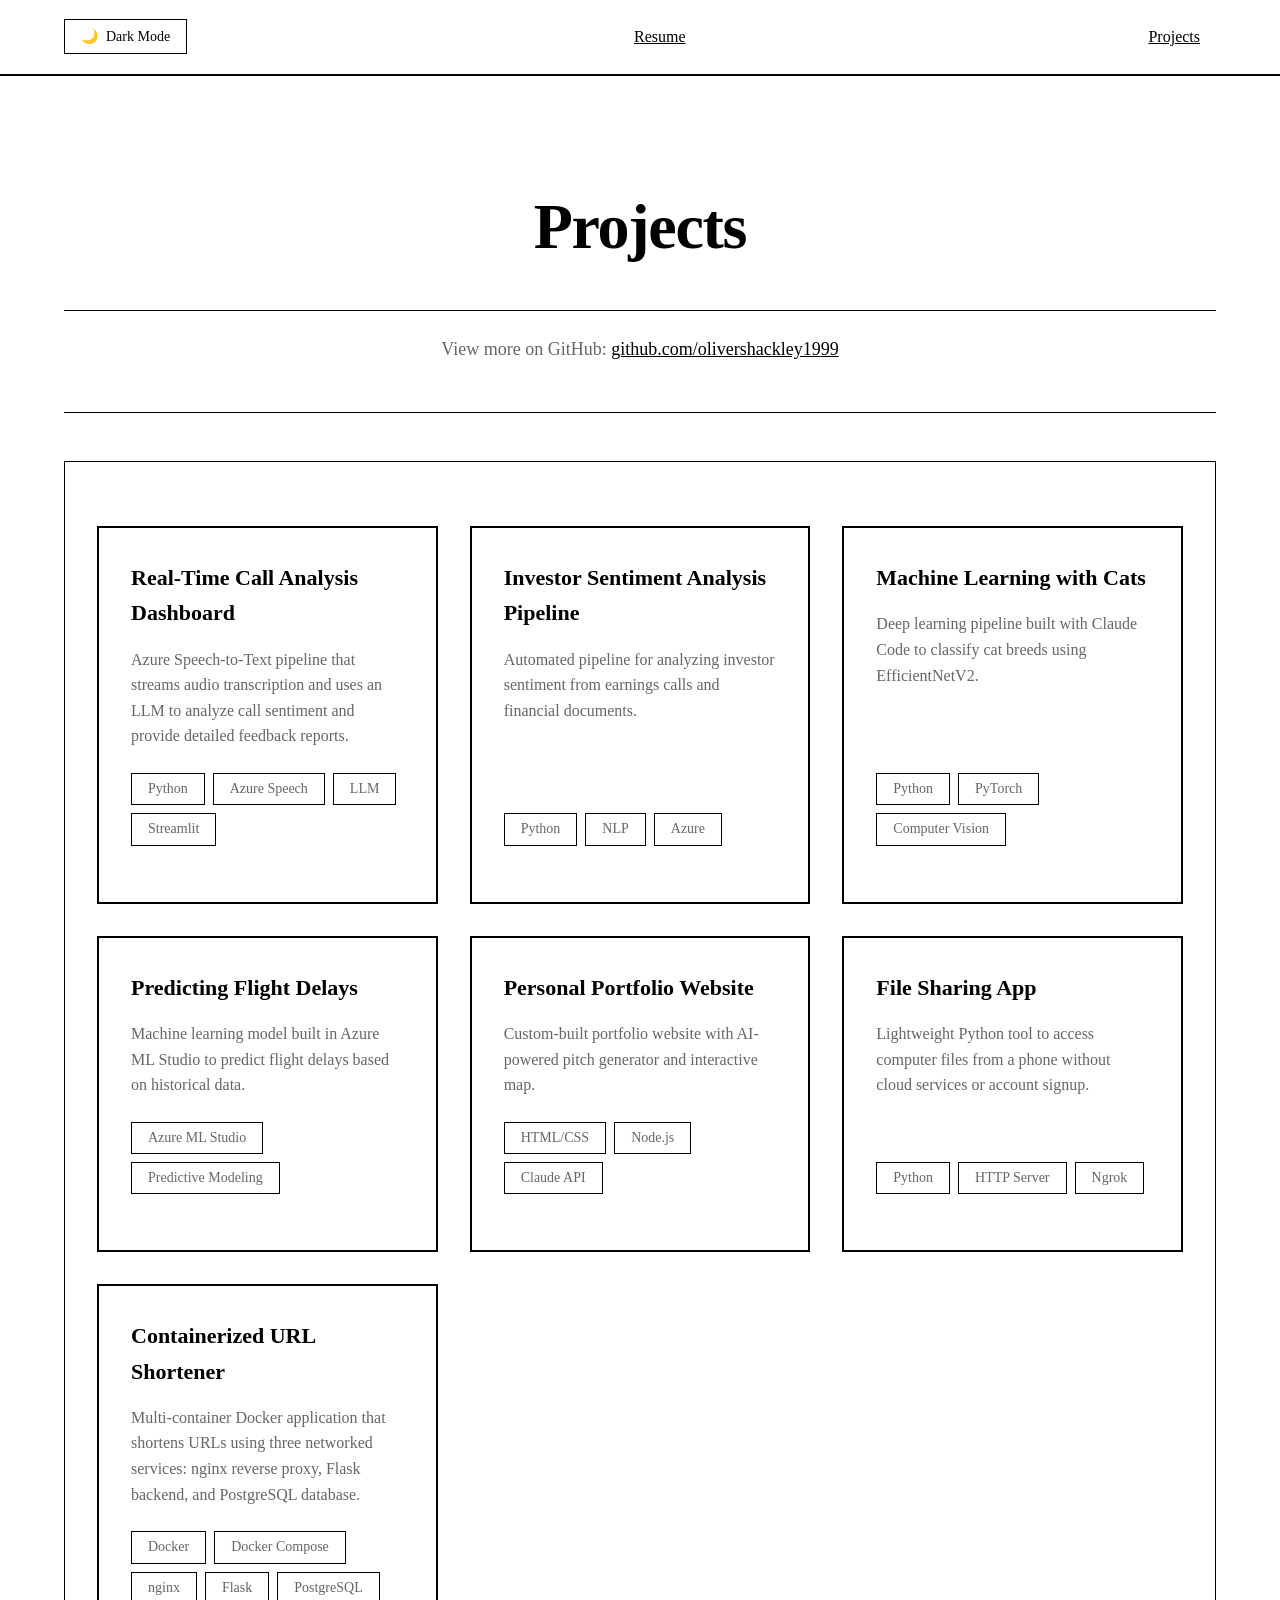
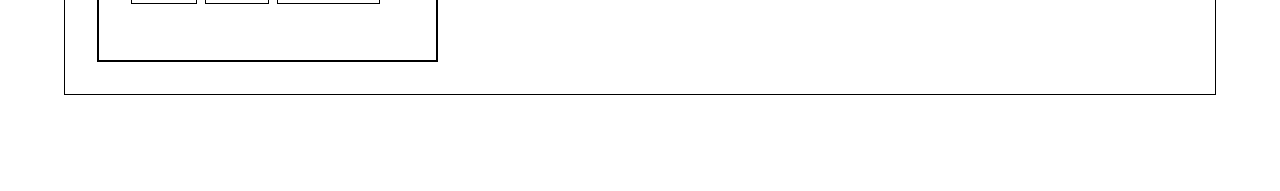
==== projects/index.html @ ad8ad95f "initial commit" ====
<!DOCTYPE html>
<html lang="en">
<head>
    <meta charset="UTF-8">
    <meta name="viewport" content="width=device-width, initial-scale=1.0">
    <title>Projects - Oliver Shackley</title>
    <link rel="stylesheet" href="../style.css">
    <link rel="preconnect" href="https://fonts.googleapis.com">
    <link rel="preconnect" href="https://fonts.gstatic.com" crossorigin>
    <link href="https://fonts.googleapis.com/css2?family=Inter:wght@400;500;600&display=swap" rel="stylesheet">
</head>
<body>
    <!-- Navigation Menu -->
    <nav class="nav-menu">
        <div class="nav-container">
            <div class="toggle-container">
                <button id="mode-toggle" aria-label="Toggle dark mode">
                    <span id="mode-icon" aria-hidden="true">🌙</span>
                    <span id="mode-label">Dark Mode</span>
                </button>
            </div>
            <a href="/resume.html" class="nav-link">Resume</a>
            <a href="/projects" class="nav-link">Projects</a>
        </div>
    </nav>

    <div class="container">
        <!-- Header Section -->
        <header class="header fade-in-element">
            <h1 class="name">Projects</h1>
            <div class="github-profile">
                <p class="github-link">
                    <span>View more on GitHub: </span>
                    <a href="https://github.com/olivershackley1999" target="_blank" rel="noopener noreferrer" class="github-profile-link">
                        github.com/olivershackley1999
                    </a>
                </p>
            </div>
        </header>

        <!-- Projects Section -->
        <section class="section fade-in-element">
            <div class="projects-grid">
                <!-- Project Card 1 -->
                <a href="az-speech.html" class="project-card-link">
                    <div class="project-card">
                        <h3 class="project-card-title">Real-Time Call Analysis Dashboard</h3>
                        <p class="project-card-description">Azure Speech-to-Text pipeline that streams audio transcription and uses an LLM to analyze call sentiment and provide detailed feedback reports.</p>
                        <div class="project-card-tags">
                            <span class="project-tag">Python</span>
                            <span class="project-tag">Azure Speech</span>
                            <span class="project-tag">LLM</span>
                            <span class="project-tag">Streamlit</span>
                        </div>
                    </div>
                </a>

                <!-- Project Card 2 -->
                <a href="investor-sentiment-analysis.html" class="project-card-link">
                    <div class="project-card">
                        <h3 class="project-card-title">Investor Sentiment Analysis Pipeline</h3>
                        <p class="project-card-description">Automated pipeline for analyzing investor sentiment from earnings calls and financial documents.</p>
                        <div class="project-card-tags">
                            <span class="project-tag">Python</span>
                            <span class="project-tag">NLP</span>
                            <span class="project-tag">Azure</span>
                        </div>
                    </div>
                </a>

                <!-- Project Card 3 -->
                <a href="machine-learning-cats.html" class="project-card-link">
                    <div class="project-card">
                        <h3 class="project-card-title">Machine Learning with Cats</h3>
                        <p class="project-card-description">Deep learning pipeline built with Claude Code to classify cat breeds using EfficientNetV2.</p>
                        <div class="project-card-tags">
                            <span class="project-tag">Python</span>
                            <span class="project-tag">PyTorch</span>
                            <span class="project-tag">Computer Vision</span>
                        </div>
                    </div>
                </a>

                <!-- Project Card 4 -->
                <a href="azure-ml-studio.html" class="project-card-link">
                    <div class="project-card">
                        <h3 class="project-card-title">Predicting Flight Delays</h3>
                        <p class="project-card-description">Machine learning model built in Azure ML Studio to predict flight delays based on historical data.</p>
                        <div class="project-card-tags">
                            <span class="project-tag">Azure ML Studio</span>
                            <span class="project-tag">Predictive Modeling</span>
                        </div>
                    </div>
                </a>

                <!-- Project Card 5 -->
                <a href="personal-website.html" class="project-card-link">
                    <div class="project-card">
                        <h3 class="project-card-title">Personal Portfolio Website</h3>
                        <p class="project-card-description">Custom-built portfolio website with AI-powered pitch generator and interactive map.</p>
                        <div class="project-card-tags">
                            <span class="project-tag">HTML/CSS</span>
                            <span class="project-tag">Node.js</span>
                            <span class="project-tag">Claude API</span>
                        </div>
                    </div>
                </a>

                <!-- Project Card 6 -->
                <a href="file-sharing-app.html" class="project-card-link">
                    <div class="project-card">
                        <h3 class="project-card-title">File Sharing App</h3>
                        <p class="project-card-description">Lightweight Python tool to access computer files from a phone without cloud services or account signup.</p>
                        <div class="project-card-tags">
                            <span class="project-tag">Python</span>
                            <span class="project-tag">HTTP Server</span>
                            <span class="project-tag">Ngrok</span>
                        </div>
                    </div>
                </a>

                <!-- Project Card 7 -->
                <a href="link-shortener.html" class="project-card-link">
                    <div class="project-card">
                        <h3 class="project-card-title">Containerized URL Shortener</h3>
                        <p class="project-card-description">Multi-container Docker application that shortens URLs using three networked services: nginx reverse proxy, Flask backend, and PostgreSQL database.</p>
                        <div class="project-card-tags">
                            <span class="project-tag">Docker</span>
                            <span class="project-tag">Docker Compose</span>
                            <span class="project-tag">nginx</span>
                            <span class="project-tag">Flask</span>
                            <span class="project-tag">PostgreSQL</span>
                        </div>
                    </div>
                </a>
            </div>
        </section>
    </div>

    <script>
        document.addEventListener('DOMContentLoaded', function() {
            // Dark mode toggle
            function setMode(isDark) {
                if (isDark) {
                    document.body.classList.add('dark-mode');
                    document.getElementById('mode-icon').textContent = '☀️';
                    document.getElementById('mode-label').textContent = 'Light Mode';
                } else {
                    document.body.classList.remove('dark-mode');
                    document.getElementById('mode-icon').textContent = '🌙';
                    document.getElementById('mode-label').textContent = 'Dark Mode';
                }
            }

            const prefersDark = window.matchMedia('(prefers-color-scheme: dark)').matches;
            let isDark = localStorage.getItem('theme') === 'dark' || (!localStorage.getItem('theme') && prefersDark);
            setMode(isDark);

            document.getElementById('mode-toggle').addEventListener('click', function() {
                isDark = !document.body.classList.contains('dark-mode');
                setMode(isDark);
                localStorage.setItem('theme', isDark ? 'dark' : 'light');
            });

            // Scroll animation observer
            const observerOptions = {
                threshold: 0.1,
                rootMargin: '0px 0px -50px 0px'
            };

            const observer = new IntersectionObserver(function(entries) {
                entries.forEach(entry => {
                    if (entry.isIntersecting) {
                        entry.target.classList.add('fade-in-visible');
                    }
                });
            }, observerOptions);

            document.querySelectorAll('.fade-in-element').forEach(element => {
                observer.observe(element);
            });
        });
    </script>
</body>
</html>
---- style.css ----
/* CSS Variables for theming - Classic black and white */
:root {
    --font-family-base: 'Times New Roman', Times, serif;
    --color-primary: #000000;
    --color-secondary: #666666;
    --color-text: #000000;
    --color-text-light: #666666;
    --color-text-lighter: #888888;
    --color-surface: #ffffff;
    --color-background: #ffffff;
    --color-border: #000000;
    --color-accent: #000000;
    --color-accent-hover: #333333;
    --spacing-xs: 0.5rem;
    --spacing-sm: 1rem;
    --spacing-md: 1.5rem;
    --spacing-lg: 2rem;
    --spacing-xl: 3rem;
    --border-radius: 0px;
    --shadow-sm: none;
    --shadow-md: none;
    --shadow-lg: none;
}

/* Dark mode variables */
.dark-mode {
    --color-text: #ffffff;
    --color-text-light: #cccccc;
    --color-surface: #000000;
    --color-background: #000000;
    --color-border: #ffffff;
    --color-accent: #ffffff;
}

/* Reset and base styles */
* {
    margin: 0;
    padding: 0;
    box-sizing: border-box;
}

body {
    font-family: var(--font-family-base);
    line-height: 1.6;
    color: var(--color-text);
    background-color: var(--color-background);
    transition: background-color 0.3s ease, color 0.3s ease;
}

/* Navigation */
.nav-menu {
    position: fixed;
    top: 0;
    left: 0;
    right: 0;
    background-color: var(--color-surface);
    border-bottom: 2px solid var(--color-border);
    z-index: 1000;
    padding: var(--spacing-sm) 0;
}

.nav-container {
    max-width: 1200px;
    margin: 0 auto;
    padding: 0 var(--spacing-md);
    display: flex;
    justify-content: space-between;
    align-items: center;
}

.toggle-container {
    display: flex;
    align-items: center;
}

#mode-toggle {
    display: flex;
    align-items: center;
    gap: var(--spacing-xs);
    background: none;
    border: 1px solid var(--color-border);
    padding: var(--spacing-xs) var(--spacing-sm);
    cursor: pointer;
    color: var(--color-text);
    font-size: 0.875rem;
    font-family: var(--font-family-base);
}

#mode-toggle:hover {
    background-color: var(--color-text);
    color: var(--color-surface);
}

.nav-link {
    color: var(--color-text);
    text-decoration: underline;
    font-weight: normal;
    padding: var(--spacing-xs) var(--spacing-sm);
    margin-left: var(--spacing-sm);
    font-family: var(--font-family-base);
}

.nav-link:hover {
    background-color: var(--color-text);
    color: var(--color-surface);
    text-decoration: none;
}

/* Container */
.container {
    max-width: 1200px;
    margin: 0 auto;
    padding: calc(80px + var(--spacing-xl)) var(--spacing-md) var(--spacing-xl);
}

/* Header */
.header {
    text-align: center;
    margin-bottom: var(--spacing-xl);
    padding: var(--spacing-xl) 0;
    border-bottom: 1px solid var(--color-border);
}

.name {
    font-size: 4rem;
    font-weight: 600;
    color: var(--color-text);
    margin-bottom: var(--spacing-sm);
    letter-spacing: -0.02em;
}

.title {
    font-size: 1.75rem;
    color: var(--color-accent);
    margin-bottom: var(--spacing-md);
    font-weight: 500;
}

.bio {
    font-size: 1.375rem;
    color: var(--color-text-light);
    max-width: 800px;
    margin: 0 auto;
    line-height: 1.7;
}

.github-profile {
    margin-top: var(--spacing-lg);
    padding-top: var(--spacing-md);
    border-top: 1px solid var(--color-border);
}

.github-link {
    font-size: 1.125rem;
    color: var(--color-text-light);
    margin: 0;
}

.github-profile-link {
    color: var(--color-text);
    text-decoration: underline;
    font-weight: 500;
    font-family: var(--font-family-base);
}

.github-profile-link:hover {
    background-color: var(--color-text);
    color: var(--color-surface);
    text-decoration: none;
}

/* Sections */
.section {
    margin-bottom: var(--spacing-xl);
    background-color: var(--color-surface);
    padding: var(--spacing-lg);
    border: 1px solid var(--color-border);
}

.section-title {
    font-size: 1.75rem;
    font-weight: bold;
    color: var(--color-text);
    margin-bottom: var(--spacing-lg);
    padding-bottom: var(--spacing-sm);
    border-bottom: 1px solid var(--color-border);
    font-family: var(--font-family-base);
}

/* Experience */
.experience-item {
    margin-bottom: var(--spacing-xl);
    padding-bottom: var(--spacing-lg);
    border-bottom: 1px solid var(--color-border);
}

.experience-item:last-child {
    border-bottom: none;
    margin-bottom: 0;
    padding-bottom: 0;
}

.company-name, .school-name {
    font-size: 1.625rem;
    font-weight: 600;
    color: var(--color-text);
}

.role {
    margin: var(--spacing-sm) 0;
}

.role-title {
    font-size: 1.375rem;
    font-weight: 600;
    color: var(--color-text);
    margin-bottom: var(--spacing-xs);
}

.role-period {
    color: var(--color-text-light);
    font-weight: 500;
}

.role-description {
    font-size: 1.125rem;
    color: var(--color-text-light);
    margin: var(--spacing-sm) 0;
    line-height: 1.6;
}

.achievements {
    list-style: none;
    margin-top: var(--spacing-sm);
}

.achievements li {
    position: relative;
    padding-left: var(--spacing-lg);
    margin-bottom: var(--spacing-xs);
    color: var(--color-text-light);
    line-height: 1.6;
    font-size: 1.125rem;
}

.achievements li::before {
    content: "✓";
    position: absolute;
    left: 0;
    color: var(--color-accent);
    font-weight: bold;
}

/* Skills */
.skills-container {
    display: grid;
    grid-template-columns: 1fr 1fr;
    gap: var(--spacing-xl);
    margin-top: var(--spacing-lg);
}

.skill-category {
    background-color: var(--color-background);
    padding: var(--spacing-lg);
    border: 1px solid var(--color-border);
}

.skill-category-title {
    font-size: 1.25rem;
    font-weight: 600;
    color: var(--color-text);
    margin-bottom: var(--spacing-md);
    padding-bottom: var(--spacing-xs);
    border-bottom: 1px solid var(--color-border);
    font-family: var(--font-family-base);
}

.skills-list {
    list-style: none;
    margin: 0;
    padding: 0;
}

.skills-list li {
    padding: var(--spacing-xs) 0;
    color: var(--color-text-light);
    font-size: 1.125rem;
    line-height: 1.5;
    border-bottom: 1px dotted var(--color-border);
}

.skills-list li:last-child {
    border-bottom: none;
}

@media (max-width: 768px) {
    .skills-container {
        grid-template-columns: 1fr;
        gap: var(--spacing-lg);
    }

    .skill-category-title {
        font-size: 1.125rem;
    }

    .skills-list li {
        font-size: 1rem;
    }
}

/* Education */
.education-item {
    background-color: var(--color-background);
    padding: var(--spacing-lg);
    border: 1px solid var(--color-border);
}

.degree {
    font-size: 1.125rem;
    font-weight: 500;
    color: var(--color-text);
    margin: var(--spacing-sm) 0;
}

/* Certifications */
.certification-item {
    background-color: var(--color-background);
    padding: var(--spacing-lg);
    border: 1px solid var(--color-border);
}

/* Map */
.map-container {
    height: 400px;
    overflow: hidden;
    border: 1px solid var(--color-border);
}

/* Responsive design */
@media (max-width: 768px) {
    .container {
        padding: calc(80px + var(--spacing-md)) var(--spacing-sm) var(--spacing-lg);
    }
    
    .name {
        font-size: 2rem;
    }
    
    .title {
        font-size: 1.25rem;
    }
    
    .bio {
        font-size: 1rem;
    }
    
    .nav-container {
        padding: 0 var(--spacing-sm);
    }
    
    .nav-link {
        margin-left: var(--spacing-xs);
        font-size: 0.875rem;
    }
    
    .section {
        padding: var(--spacing-md);
    }
    
    .section-title {
        font-size: 1.5rem;
    }
}

/* Projects specific styles */
.project-content {
    font-size: 1.125rem;
    line-height: 1.7;
}

.project-content p {
    margin-bottom: var(--spacing-md);
    color: var(--color-text-light);
}

.project-content h2 {
    margin-top: var(--spacing-xl);
    margin-bottom: var(--spacing-lg);
}

.project-link {
    color: var(--color-text);
    text-decoration: underline;
    font-weight: 500;
}

.project-link:hover {
    background-color: var(--color-text);
    color: var(--color-surface);
    text-decoration: none;
}

.video-container, .image-container {
    margin: var(--spacing-xl) 0;
}

.video-container video {
    max-width: 100%;
    height: auto;
}

.image-container img {
    max-width: 100%;
    height: auto;
}

/* ML Interface styles */
.inference-section {
    margin-bottom: var(--spacing-xl);
    transition: min-height 0.3s ease;
}

.inference-placeholder {
    text-align: center;
    padding: var(--spacing-md) 0;
    border: 1px solid var(--color-border);
    margin-bottom: var(--spacing-lg);
    min-height: 80px;
    display: flex;
    align-items: center;
    justify-content: center;
}

.inference-placeholder p {
    font-size: 1rem;
    color: var(--color-text-light);
    font-style: italic;
    margin: 0;
}

.inference-results {
    display: grid;
    grid-template-columns: 1fr 2fr;
    gap: var(--spacing-xl);
    align-items: start;
    min-height: 400px;
}

/* Compact 4x9 image grid */
.compact-image-grid {
    display: grid;
    grid-template-columns: repeat(9, 1fr);
    gap: 4px;
    max-width: 720px;
    margin: var(--spacing-md) auto;
    padding: var(--spacing-sm);
}

.compact-image-item {
    cursor: pointer;
    transition: transform 0.2s ease;
    border: 2px solid transparent;
}

.compact-image-item:hover {
    transform: scale(1.05);
    border-color: var(--color-accent);
}

.compact-sample-image {
    width: 100%;
    height: 60px;
    object-fit: cover;
    border: 1px solid var(--color-border);
    display: block;
}

/* Legacy styles for compatibility */
.image-grid {
    display: grid;
    grid-template-columns: repeat(auto-fill, minmax(200px, 1fr));
    gap: var(--spacing-md);
    margin-top: var(--spacing-lg);
}

.image-item {
    text-align: center;
    cursor: pointer;
    transition: transform 0.2s ease;
}

.image-item:hover {
    transform: scale(1.05);
}

.sample-image {
    width: 100%;
    height: 150px;
    object-fit: cover;
    border: 1px solid var(--color-border);
    border-radius: 4px;
}

.image-label {
    margin-top: var(--spacing-xs);
    font-size: 0.875rem;
    color: var(--color-text-light);
    font-weight: 500;
}

.selected-image-container {
    text-align: center;
    margin-bottom: var(--spacing-xl);
}

.selected-image {
    max-width: 300px;
    height: auto;
    border: 1px solid var(--color-border);
    border-radius: 4px;
}

.prediction-title {
    font-size: 1.25rem;
    font-weight: 600;
    color: var(--color-text);
    margin-bottom: var(--spacing-lg);
}

.predictions-list {
    max-width: 600px;
    margin: 0 auto;
}

.prediction-item {
    display: grid;
    grid-template-columns: 2fr 1fr 3fr;
    align-items: center;
    gap: var(--spacing-md);
    padding: var(--spacing-sm) 0;
    border-bottom: 1px solid var(--color-border);
}

.prediction-item:last-child {
    border-bottom: none;
}

.breed-name {
    font-weight: 500;
    color: var(--color-text);
}

.confidence-score {
    text-align: right;
    font-weight: 600;
    color: var(--color-text-light);
}

.confidence-bar {
    height: 8px;
    background-color: var(--color-surface);
    border: 1px solid var(--color-border);
    border-radius: 4px;
    overflow: hidden;
}

.confidence-fill {
    height: 100%;
    background-color: var(--color-accent);
    transition: width 0.5s ease;
}

.actual-answer {
    padding: var(--spacing-sm);
    margin-bottom: var(--spacing-md);
    border: 2px solid var(--color-accent);
    text-align: center;
    background-color: var(--color-background);
}

.correct-answer {
    background-color: var(--color-surface);
    border-left: 4px solid var(--color-accent);
    padding-left: calc(var(--spacing-sm) + 4px);
}

@media (max-width: 768px) {
    .compact-image-grid {
        grid-template-columns: repeat(6, 1fr);
        max-width: 480px;
        gap: 3px;
    }

    .compact-sample-image {
        height: 50px;
    }

    .inference-results {
        grid-template-columns: 1fr;
        gap: var(--spacing-lg);
        min-height: 300px;
    }

    .inference-placeholder {
        min-height: 60px;
    }

    .inference-placeholder p {
        font-size: 0.875rem;
    }

    /* Legacy mobile styles */
    .image-grid {
        grid-template-columns: repeat(auto-fill, minmax(150px, 1fr));
        gap: var(--spacing-sm);
    }

    .sample-image {
        height: 120px;
    }

    .prediction-item {
        grid-template-columns: 1fr;
        gap: var(--spacing-xs);
        text-align: center;
    }

    .confidence-score {
        text-align: center;
    }
}

/* Scroll Animation Styles */
.fade-in-element {
    opacity: 0;
    transform: translateY(30px);
    transition: opacity 0.6s ease-out, transform 0.6s ease-out;
}

.fade-in-visible {
    opacity: 1;
    transform: translateY(0);
}

/* Skills Grid */
.skills-grid {
    display: grid;
    grid-template-columns: repeat(3, 1fr);
    gap: var(--spacing-lg);
    margin-top: var(--spacing-lg);
}

.skills-two-col {
    display: grid;
    grid-template-columns: repeat(2, 1fr);
    gap: var(--spacing-lg);
    margin-top: var(--spacing-lg);
    max-width: 800px;
    margin-left: auto;
    margin-right: auto;
}

.skill-card {
    background-color: var(--color-background);
    border: 1px solid var(--color-border);
    padding: var(--spacing-lg);
}

.skill-card-title {
    font-size: 1.375rem;
    font-weight: 600;
    color: var(--color-text);
    margin: 0 0 var(--spacing-md) 0;
    padding-bottom: var(--spacing-sm);
    border-bottom: 1px solid var(--color-border);
}

.skill-list {
    list-style: none;
    margin: 0;
    padding: 0;
}

.skill-list li {
    position: relative;
    padding-left: var(--spacing-md);
    margin-bottom: var(--spacing-xs);
    color: var(--color-text-light);
    line-height: 1.6;
    font-size: 1rem;
}

.skill-list li::before {
    content: "•";
    position: absolute;
    left: 0;
    color: var(--color-text);
    font-weight: bold;
}

.skill-tools {
    margin-top: var(--spacing-md);
    font-size: 0.875rem;
    color: var(--color-text-lighter);
    font-style: italic;
}

/* Projects Grid */
.projects-grid {
    display: grid;
    grid-template-columns: repeat(auto-fill, minmax(320px, 1fr));
    gap: var(--spacing-lg);
    margin-top: var(--spacing-lg);
}

.project-card {
    background-color: var(--color-surface);
    border: 2px solid var(--color-border);
    padding: var(--spacing-lg);
    display: flex;
    flex-direction: column;
    transition: transform 0.2s ease;
}

.project-card:hover {
    transform: translateY(-4px);
}

.project-card-title {
    font-size: 1.375rem;
    font-weight: 600;
    color: var(--color-text);
    margin: 0 0 var(--spacing-sm) 0;
}

.project-card-description {
    font-size: 1rem;
    color: var(--color-text-light);
    margin: 0 0 var(--spacing-md) 0;
    flex-grow: 1;
    line-height: 1.6;
}

.project-card-tags {
    display: flex;
    flex-wrap: wrap;
    gap: var(--spacing-xs);
    margin-bottom: var(--spacing-md);
}

.project-tag {
    display: inline-block;
    padding: 4px var(--spacing-sm);
    background-color: var(--color-background);
    border: 1px solid var(--color-border);
    font-size: 0.875rem;
    color: var(--color-text-light);
}

.project-card-button {
    width: 100%;
    padding: var(--spacing-sm) var(--spacing-md);
    background-color: var(--color-text);
    color: var(--color-surface);
    border: 2px solid var(--color-border);
    font-family: var(--font-family-base);
    font-size: 1rem;
    font-weight: 500;
    cursor: pointer;
    transition: background-color 0.2s ease, color 0.2s ease;
}

.project-card-button:hover {
    background-color: var(--color-surface);
    color: var(--color-text);
}

.project-card-link,
.project-card-link:hover,
.project-card-link:visited {
    text-decoration: none;
    color: inherit;
    display: block;
}

.project-card-link .project-card-title,
.project-card-link .project-card-description,
.project-card-link .project-tag {
    text-decoration: none;
}

.project-card-link .project-card {
    height: 100%;
}

/* Modal Styles */
.modal {
    display: none;
    position: fixed;
    top: 0;
    left: 0;
    width: 100%;
    height: 100%;
    background-color: rgba(0, 0, 0, 0.8);
    z-index: 2000;
    overflow-y: auto;
    opacity: 0;
    transition: opacity 0.3s ease;
}

.modal-active {
    display: flex;
    align-items: flex-start;
    justify-content: center;
    padding: var(--spacing-xl) var(--spacing-md);
    opacity: 1;
}

.modal-content {
    background-color: var(--color-surface);
    border: 2px solid var(--color-border);
    max-width: 900px;
    width: 100%;
    margin: auto;
    position: relative;
    padding: var(--spacing-xl);
    animation: modalSlideIn 0.3s ease-out;
}

@keyframes modalSlideIn {
    from {
        transform: translateY(-20px);
        opacity: 0;
    }
    to {
        transform: translateY(0);
        opacity: 1;
    }
}

.modal-close {
    position: absolute;
    top: var(--spacing-md);
    right: var(--spacing-md);
    background: none;
    border: 2px solid var(--color-border);
    font-size: 2rem;
    line-height: 1;
    cursor: pointer;
    color: var(--color-text);
    width: 40px;
    height: 40px;
    display: flex;
    align-items: center;
    justify-content: center;
    padding: 0;
}

.modal-close:hover {
    background-color: var(--color-text);
    color: var(--color-surface);
}

.modal-title {
    font-size: 2.5rem;
    font-weight: 600;
    color: var(--color-text);
    margin: 0 0 var(--spacing-sm) 0;
    padding-right: var(--spacing-xl);
}

.modal-subtitle {
    font-size: 1.375rem;
    color: var(--color-text-light);
    margin: 0 0 var(--spacing-xl) 0;
    font-weight: 500;
    padding-bottom: var(--spacing-lg);
    border-bottom: 1px solid var(--color-border);
}

.modal-project-content {
    font-size: 1.125rem;
    line-height: 1.7;
    color: var(--color-text-light);
}

.modal-project-content p {
    margin-bottom: var(--spacing-md);
}

.modal-project-content h3 {
    font-size: 1.5rem;
    font-weight: 600;
    color: var(--color-text);
    margin: var(--spacing-xl) 0 var(--spacing-md) 0;
}

.modal-project-content ul {
    margin-bottom: var(--spacing-lg);
}

/* Responsive styles for new components */
@media (max-width: 768px) {
    .skills-grid {
        grid-template-columns: 1fr;
        gap: var(--spacing-md);
    }

    .skills-two-col {
        grid-template-columns: 1fr;
        gap: var(--spacing-md);
    }

    .skill-card {
        padding: var(--spacing-md);
    }

    .skill-card-title {
        font-size: 1.125rem;
    }

    .skill-list li {
        font-size: 0.875rem;
    }

    .projects-grid {
        grid-template-columns: 1fr;
        gap: var(--spacing-md);
    }

    .project-card {
        padding: var(--spacing-md);
    }

    .project-card-title {
        font-size: 1.125rem;
    }

    .project-card-description {
        font-size: 0.875rem;
    }

    .modal-content {
        padding: var(--spacing-lg);
        margin: var(--spacing-md);
    }

    .modal-title {
        font-size: 1.75rem;
        padding-right: var(--spacing-lg);
    }

    .modal-subtitle {
        font-size: 1.125rem;
    }

    .modal-project-content {
        font-size: 1rem;
    }

    .modal-close {
        width: 36px;
        height: 36px;
        font-size: 1.5rem;
    }
}

/* Contact Form Styles */
.contact-form {
    max-width: 800px;
    margin: 0 auto;
}

.form-row {
    display: grid;
    grid-template-columns: 1fr 1fr;
    gap: var(--spacing-md);
}

.form-group {
    margin-bottom: var(--spacing-md);
}

.contact-label {
    display: block;
    font-size: 1rem;
    font-weight: 500;
    color: var(--color-text);
    margin-bottom: var(--spacing-xs);
}

.contact-input,
.contact-textarea {
    width: 100%;
    padding: var(--spacing-sm);
    border: 1px solid var(--color-border);
    background-color: var(--color-surface);
    color: var(--color-text);
    font-family: var(--font-family-base);
    font-size: 1rem;
    transition: border-color 0.2s ease;
}

.contact-input:focus,
.contact-textarea:focus {
    outline: none;
    border-color: var(--color-text);
}

.contact-textarea {
    resize: vertical;
    min-height: 120px;
}

.contact-submit {
    width: 100%;
    padding: var(--spacing-md);
    background-color: var(--color-text);
    color: var(--color-surface);
    border: 2px solid var(--color-border);
    font-family: var(--font-family-base);
    font-size: 1rem;
    font-weight: 500;
    cursor: pointer;
    transition: background-color 0.2s ease, color 0.2s ease;
}

.contact-submit:hover:not(:disabled) {
    background-color: var(--color-surface);
    color: var(--color-text);
}

.contact-submit:disabled {
    opacity: 0.6;
    cursor: not-allowed;
}

.contact-status {
    margin-top: var(--spacing-md);
    padding: var(--spacing-sm);
    text-align: center;
    font-size: 1rem;
    border: 1px solid transparent;
}

.contact-status-success {
    color: var(--color-text);
    background-color: var(--color-background);
    border-color: var(--color-text);
}

.contact-status-error {
    color: var(--color-text);
    background-color: var(--color-background);
    border-color: var(--color-text);
}

@media (max-width: 768px) {
    .form-row {
        grid-template-columns: 1fr;
        gap: 0;
    }

    .contact-form {
        max-width: 100%;
    }
}
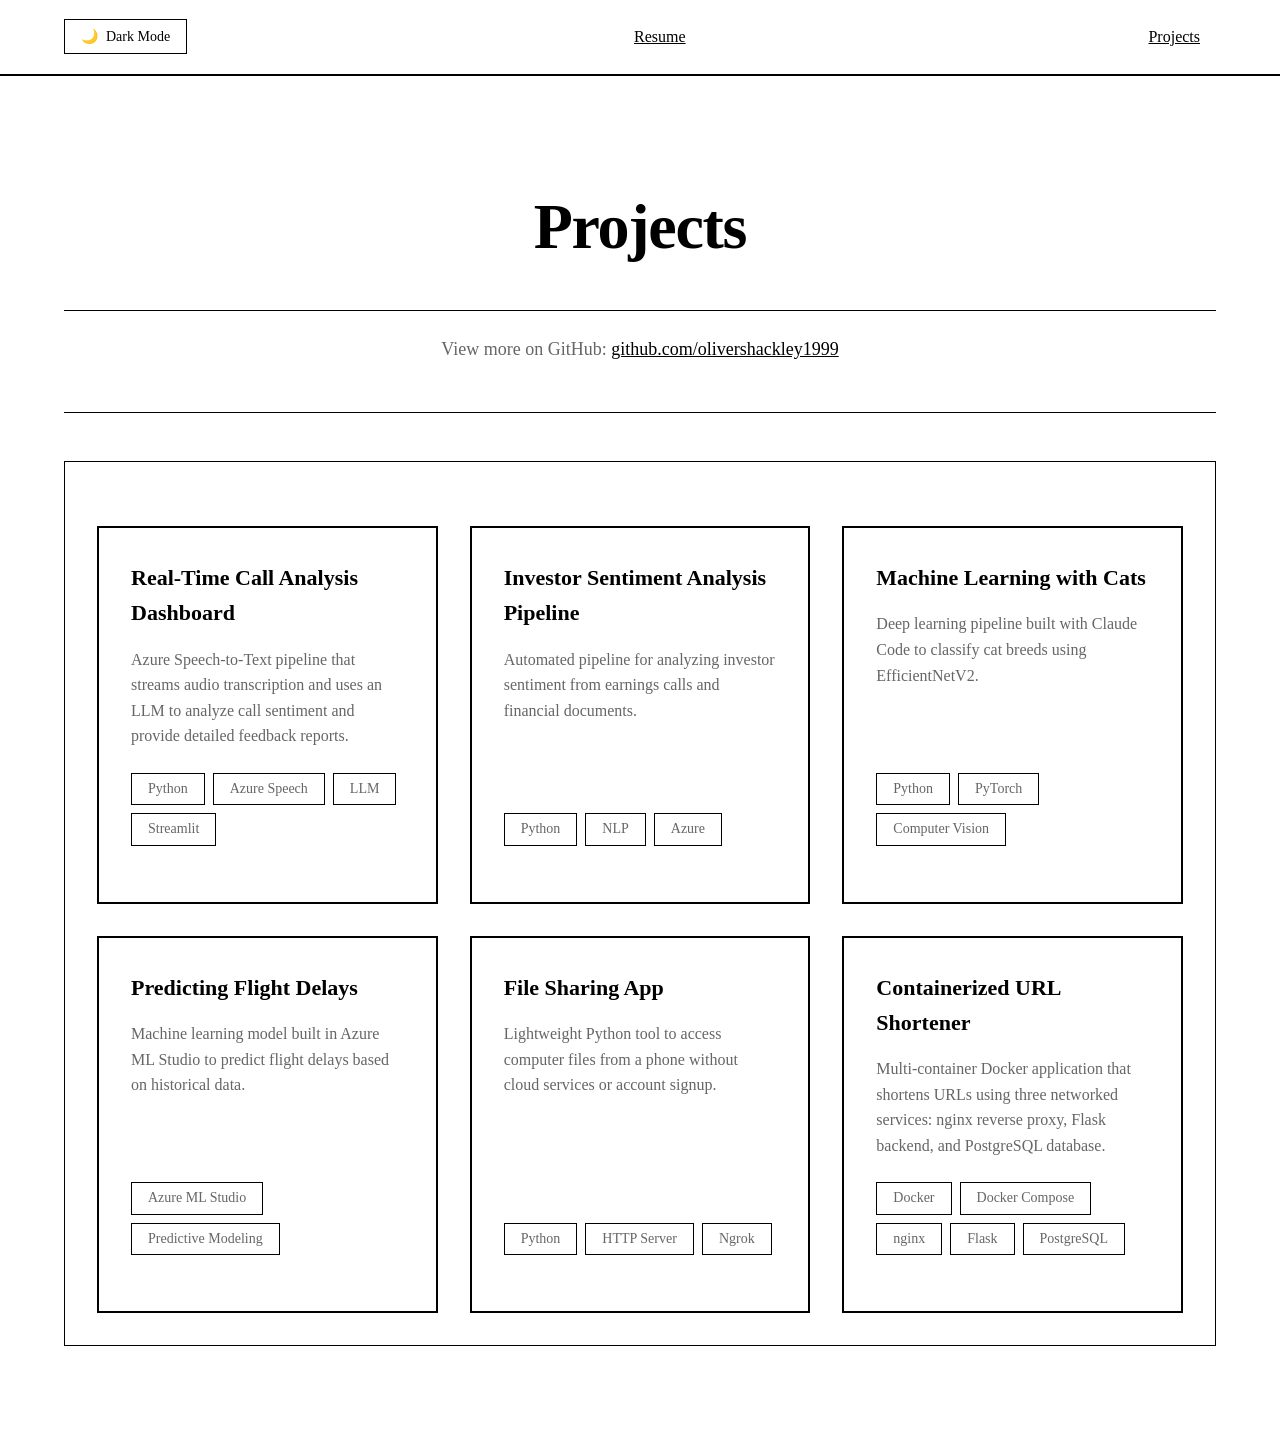
==== commit faa847e5: "clean up HTML/CSS, update projects section" ====
--- a/projects/index.html
+++ b/projects/index.html
@@ -93,19 +93,6 @@
                     </div>
                 </a>
 
-                <!-- Project Card 5 -->
-                <a href="personal-website.html" class="project-card-link">
-                    <div class="project-card">
-                        <h3 class="project-card-title">Personal Portfolio Website</h3>
-                        <p class="project-card-description">Custom-built portfolio website with AI-powered pitch generator and interactive map.</p>
-                        <div class="project-card-tags">
-                            <span class="project-tag">HTML/CSS</span>
-                            <span class="project-tag">Node.js</span>
-                            <span class="project-tag">Claude API</span>
-                        </div>
-                    </div>
-                </a>
-
                 <!-- Project Card 6 -->
                 <a href="file-sharing-app.html" class="project-card-link">
                     <div class="project-card">
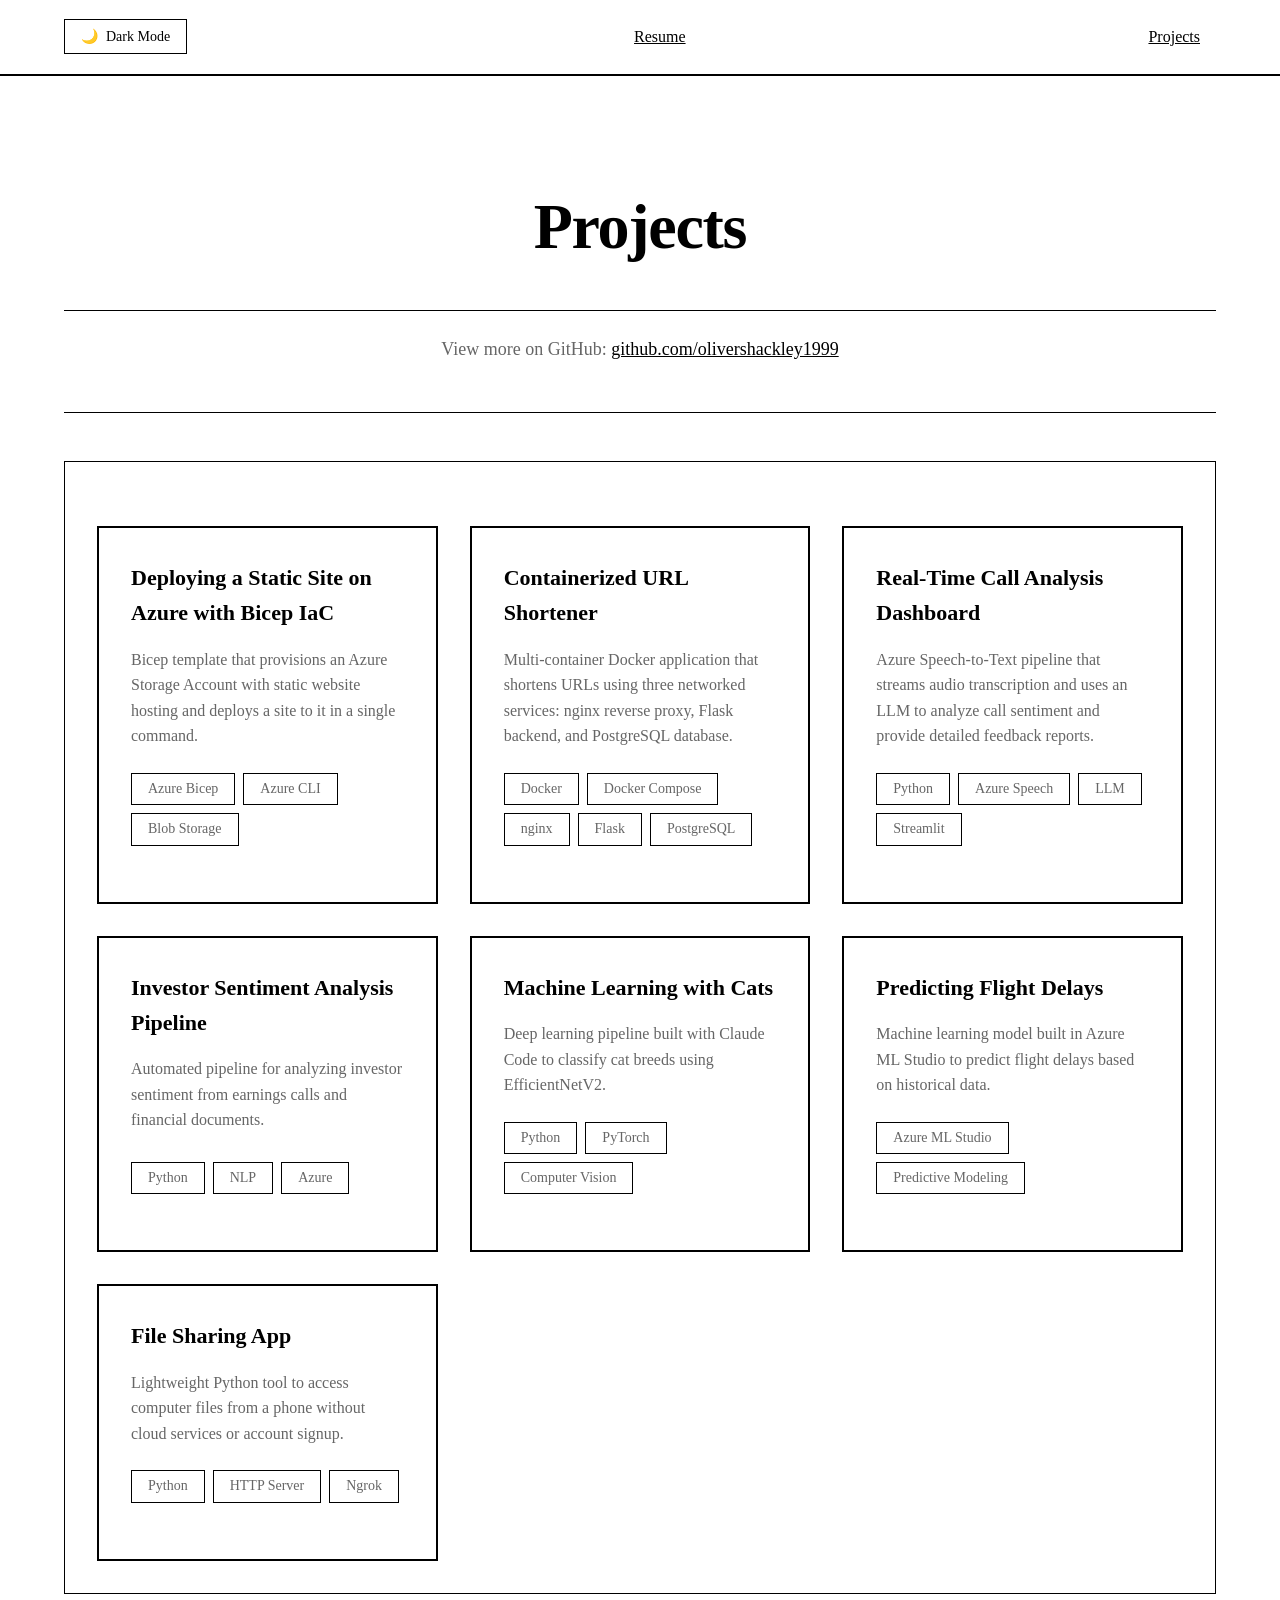
==== commit 72688277: "Add Azure Bicep project" ====
--- a/projects/index.html
+++ b/projects/index.html
@@ -42,6 +42,34 @@
         <section class="section fade-in-element">
             <div class="projects-grid">
                 <!-- Project Card 1 -->
+                <a href="bicep-deployment.html" class="project-card-link">
+                    <div class="project-card">
+                        <h3 class="project-card-title">Deploying a Static Site on Azure with Bicep IaC</h3>
+                        <p class="project-card-description">Bicep template that provisions an Azure Storage Account with static website hosting and deploys a site to it in a single command.</p>
+                        <div class="project-card-tags">
+                            <span class="project-tag">Azure Bicep</span>
+                            <span class="project-tag">Azure CLI</span>
+                            <span class="project-tag">Blob Storage</span>
+                        </div>
+                    </div>
+                </a>
+
+                <!-- Project Card 2 -->
+                <a href="link-shortener.html" class="project-card-link">
+                    <div class="project-card">
+                        <h3 class="project-card-title">Containerized URL Shortener</h3>
+                        <p class="project-card-description">Multi-container Docker application that shortens URLs using three networked services: nginx reverse proxy, Flask backend, and PostgreSQL database.</p>
+                        <div class="project-card-tags">
+                            <span class="project-tag">Docker</span>
+                            <span class="project-tag">Docker Compose</span>
+                            <span class="project-tag">nginx</span>
+                            <span class="project-tag">Flask</span>
+                            <span class="project-tag">PostgreSQL</span>
+                        </div>
+                    </div>
+                </a>
+
+                <!-- Project Card 3 -->
                 <a href="az-speech.html" class="project-card-link">
                     <div class="project-card">
                         <h3 class="project-card-title">Real-Time Call Analysis Dashboard</h3>
@@ -55,7 +83,7 @@
                     </div>
                 </a>
 
-                <!-- Project Card 2 -->
+                <!-- Project Card 4 -->
                 <a href="investor-sentiment-analysis.html" class="project-card-link">
                     <div class="project-card">
                         <h3 class="project-card-title">Investor Sentiment Analysis Pipeline</h3>
@@ -68,7 +96,7 @@
                     </div>
                 </a>
 
-                <!-- Project Card 3 -->
+                <!-- Project Card 5 -->
                 <a href="machine-learning-cats.html" class="project-card-link">
                     <div class="project-card">
                         <h3 class="project-card-title">Machine Learning with Cats</h3>
@@ -81,7 +109,7 @@
                     </div>
                 </a>
 
-                <!-- Project Card 4 -->
+                <!-- Project Card 6 -->
                 <a href="azure-ml-studio.html" class="project-card-link">
                     <div class="project-card">
                         <h3 class="project-card-title">Predicting Flight Delays</h3>
@@ -93,7 +121,7 @@
                     </div>
                 </a>
 
-                <!-- Project Card 6 -->
+                <!-- Project Card 7 -->
                 <a href="file-sharing-app.html" class="project-card-link">
                     <div class="project-card">
                         <h3 class="project-card-title">File Sharing App</h3>
@@ -102,21 +130,6 @@
                             <span class="project-tag">Python</span>
                             <span class="project-tag">HTTP Server</span>
                             <span class="project-tag">Ngrok</span>
-                        </div>
-                    </div>
-                </a>
-
-                <!-- Project Card 7 -->
-                <a href="link-shortener.html" class="project-card-link">
-                    <div class="project-card">
-                        <h3 class="project-card-title">Containerized URL Shortener</h3>
-                        <p class="project-card-description">Multi-container Docker application that shortens URLs using three networked services: nginx reverse proxy, Flask backend, and PostgreSQL database.</p>
-                        <div class="project-card-tags">
-                            <span class="project-tag">Docker</span>
-                            <span class="project-tag">Docker Compose</span>
-                            <span class="project-tag">nginx</span>
-                            <span class="project-tag">Flask</span>
-                            <span class="project-tag">PostgreSQL</span>
                         </div>
                     </div>
                 </a>
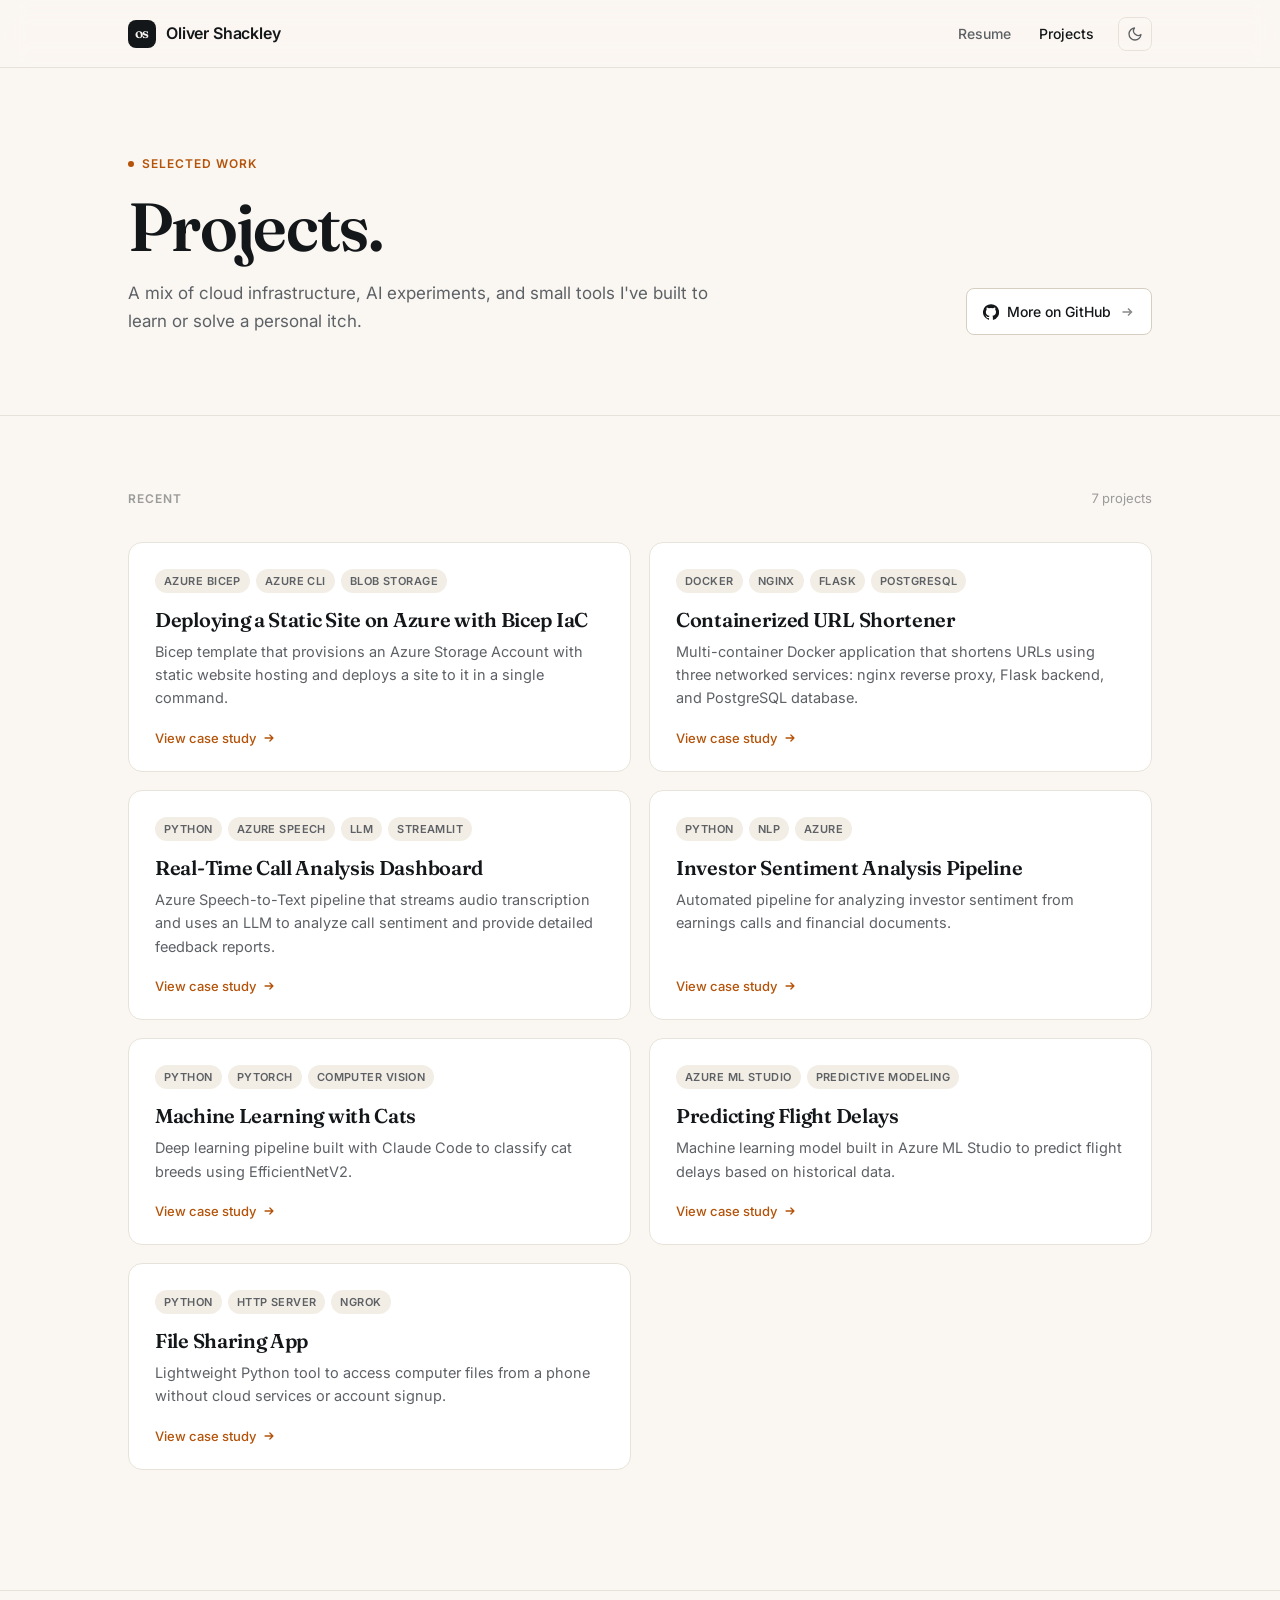
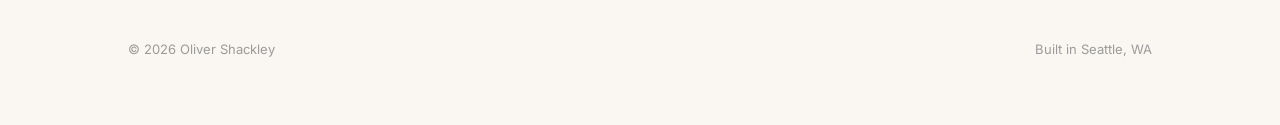
==== commit 9237a085: "Full UI redesign Replace the classic black-and-white Times New Roman layout with an editorial Inter " ====
--- a/projects/index.html
+++ b/projects/index.html
@@ -3,183 +3,171 @@
 <head>
     <meta charset="UTF-8">
     <meta name="viewport" content="width=device-width, initial-scale=1.0">
-    <title>Projects - Oliver Shackley</title>
+    <title>Projects — Oliver Shackley</title>
     <link rel="stylesheet" href="../style.css">
     <link rel="preconnect" href="https://fonts.googleapis.com">
     <link rel="preconnect" href="https://fonts.gstatic.com" crossorigin>
-    <link href="https://fonts.googleapis.com/css2?family=Inter:wght@400;500;600&display=swap" rel="stylesheet">
+    <link href="https://fonts.googleapis.com/css2?family=Inter:wght@400;500;600;700;800&family=Fraunces:opsz,wght@9..144,500;9..144,600&family=JetBrains+Mono:wght@400;500&display=swap" rel="stylesheet">
 </head>
 <body>
-    <!-- Navigation Menu -->
-    <nav class="nav-menu">
-        <div class="nav-container">
-            <div class="toggle-container">
-                <button id="mode-toggle" aria-label="Toggle dark mode">
-                    <span id="mode-icon" aria-hidden="true">🌙</span>
-                    <span id="mode-label">Dark Mode</span>
+
+    <nav class="nav">
+        <div class="nav-inner">
+            <a href="../resume.html" class="brand">
+                <span class="brand-mark">os</span>
+                <span>Oliver Shackley</span>
+            </a>
+            <div class="nav-links">
+                <a href="../resume.html" class="nav-link">Resume</a>
+                <a href="index.html" class="nav-link active">Projects</a>
+                <button class="theme-toggle" id="theme-toggle" aria-label="Toggle theme">
+                    <svg id="icon-moon" viewBox="0 0 24 24" fill="none" stroke="currentColor" stroke-width="2" stroke-linecap="round" stroke-linejoin="round"><path d="M21 12.79A9 9 0 1 1 11.21 3 7 7 0 0 0 21 12.79z"/></svg>
+                    <svg id="icon-sun" style="display:none" viewBox="0 0 24 24" fill="none" stroke="currentColor" stroke-width="2" stroke-linecap="round" stroke-linejoin="round"><circle cx="12" cy="12" r="4"/><path d="M12 2v2M12 20v2M4.93 4.93l1.41 1.41M17.66 17.66l1.41 1.41M2 12h2M20 12h2M4.93 19.07l1.41-1.41M17.66 6.34l1.41-1.41"/></svg>
                 </button>
             </div>
-            <a href="/resume.html" class="nav-link">Resume</a>
-            <a href="/projects" class="nav-link">Projects</a>
         </div>
     </nav>
 
-    <div class="container">
-        <!-- Header Section -->
-        <header class="header fade-in-element">
-            <h1 class="name">Projects</h1>
-            <div class="github-profile">
-                <p class="github-link">
-                    <span>View more on GitHub: </span>
-                    <a href="https://github.com/olivershackley1999" target="_blank" rel="noopener noreferrer" class="github-profile-link">
-                        github.com/olivershackley1999
+    <main>
+
+        <section class="hero hero-compact">
+            <div class="container">
+                <div class="hero-grid">
+                    <div>
+                        <div class="eyebrow">Selected Work</div>
+                        <h1>Projects.</h1>
+                        <p class="lead">A mix of cloud infrastructure, AI experiments, and small tools I've built to learn or solve a personal itch.</p>
+                    </div>
+                    <a href="https://github.com/olivershackley1999" target="_blank" rel="noopener noreferrer" class="github-button">
+                        <svg viewBox="0 0 24 24"><path d="M12 .3a12 12 0 0 0-3.8 23.4c.6.1.8-.3.8-.6v-2c-3.3.7-4-1.6-4-1.6-.5-1.4-1.3-1.7-1.3-1.7-1.1-.7.1-.7.1-.7 1.2.1 1.8 1.2 1.8 1.2 1 1.8 2.8 1.3 3.5 1 .1-.8.4-1.3.7-1.6-2.7-.3-5.5-1.3-5.5-6 0-1.3.5-2.4 1.2-3.2-.1-.3-.5-1.5.1-3.2 0 0 1-.3 3.3 1.2a11.5 11.5 0 0 1 6 0c2.3-1.5 3.3-1.2 3.3-1.2.7 1.7.2 2.9.1 3.2.8.8 1.2 1.9 1.2 3.2 0 4.6-2.8 5.7-5.5 6 .4.4.8 1.1.8 2.2v3.3c0 .3.2.7.8.6A12 12 0 0 0 12 .3"/></svg>
+                        <span>More on GitHub</span>
+                        <svg class="arrow" viewBox="0 0 16 16"><path d="M3.5 8h9M9 4.5L12.5 8 9 11.5"/></svg>
                     </a>
-                </p>
+                </div>
             </div>
-        </header>
+        </section>
 
-        <!-- Projects Section -->
-        <section class="section fade-in-element">
-            <div class="projects-grid">
-                <!-- Project Card 1 -->
-                <a href="bicep-deployment.html" class="project-card-link">
-                    <div class="project-card">
-                        <h3 class="project-card-title">Deploying a Static Site on Azure with Bicep IaC</h3>
-                        <p class="project-card-description">Bicep template that provisions an Azure Storage Account with static website hosting and deploys a site to it in a single command.</p>
+        <section class="projects-section">
+            <div class="container">
+                <div class="projects-meta">
+                    <div class="section-eyebrow">Recent</div>
+                    <div class="project-count">7 projects</div>
+                </div>
+
+                <div class="projects-grid">
+                    <a href="bicep-deployment.html" class="project-card">
                         <div class="project-card-tags">
                             <span class="project-tag">Azure Bicep</span>
                             <span class="project-tag">Azure CLI</span>
                             <span class="project-tag">Blob Storage</span>
                         </div>
-                    </div>
-                </a>
+                        <h3 class="project-card-title">Deploying a Static Site on Azure with Bicep IaC</h3>
+                        <p class="project-card-desc">Bicep template that provisions an Azure Storage Account with static website hosting and deploys a site to it in a single command.</p>
+                        <span class="project-card-cta">
+                            View case study
+                            <svg viewBox="0 0 16 16" fill="none" stroke="currentColor" stroke-width="1.5" stroke-linecap="round" stroke-linejoin="round"><path d="M3.5 8h9M9 4.5L12.5 8 9 11.5"/></svg>
+                        </span>
+                    </a>
 
-                <!-- Project Card 2 -->
-                <a href="link-shortener.html" class="project-card-link">
-                    <div class="project-card">
-                        <h3 class="project-card-title">Containerized URL Shortener</h3>
-                        <p class="project-card-description">Multi-container Docker application that shortens URLs using three networked services: nginx reverse proxy, Flask backend, and PostgreSQL database.</p>
+                    <a href="link-shortener.html" class="project-card">
                         <div class="project-card-tags">
                             <span class="project-tag">Docker</span>
-                            <span class="project-tag">Docker Compose</span>
                             <span class="project-tag">nginx</span>
                             <span class="project-tag">Flask</span>
                             <span class="project-tag">PostgreSQL</span>
                         </div>
-                    </div>
-                </a>
+                        <h3 class="project-card-title">Containerized URL Shortener</h3>
+                        <p class="project-card-desc">Multi-container Docker application that shortens URLs using three networked services: nginx reverse proxy, Flask backend, and PostgreSQL database.</p>
+                        <span class="project-card-cta">
+                            View case study
+                            <svg viewBox="0 0 16 16" fill="none" stroke="currentColor" stroke-width="1.5" stroke-linecap="round" stroke-linejoin="round"><path d="M3.5 8h9M9 4.5L12.5 8 9 11.5"/></svg>
+                        </span>
+                    </a>
 
-                <!-- Project Card 3 -->
-                <a href="az-speech.html" class="project-card-link">
-                    <div class="project-card">
-                        <h3 class="project-card-title">Real-Time Call Analysis Dashboard</h3>
-                        <p class="project-card-description">Azure Speech-to-Text pipeline that streams audio transcription and uses an LLM to analyze call sentiment and provide detailed feedback reports.</p>
+                    <a href="az-speech.html" class="project-card">
                         <div class="project-card-tags">
                             <span class="project-tag">Python</span>
                             <span class="project-tag">Azure Speech</span>
                             <span class="project-tag">LLM</span>
                             <span class="project-tag">Streamlit</span>
                         </div>
-                    </div>
-                </a>
+                        <h3 class="project-card-title">Real-Time Call Analysis Dashboard</h3>
+                        <p class="project-card-desc">Azure Speech-to-Text pipeline that streams audio transcription and uses an LLM to analyze call sentiment and provide detailed feedback reports.</p>
+                        <span class="project-card-cta">
+                            View case study
+                            <svg viewBox="0 0 16 16" fill="none" stroke="currentColor" stroke-width="1.5" stroke-linecap="round" stroke-linejoin="round"><path d="M3.5 8h9M9 4.5L12.5 8 9 11.5"/></svg>
+                        </span>
+                    </a>
 
-                <!-- Project Card 4 -->
-                <a href="investor-sentiment-analysis.html" class="project-card-link">
-                    <div class="project-card">
-                        <h3 class="project-card-title">Investor Sentiment Analysis Pipeline</h3>
-                        <p class="project-card-description">Automated pipeline for analyzing investor sentiment from earnings calls and financial documents.</p>
+                    <a href="investor-sentiment-analysis.html" class="project-card">
                         <div class="project-card-tags">
                             <span class="project-tag">Python</span>
                             <span class="project-tag">NLP</span>
                             <span class="project-tag">Azure</span>
                         </div>
-                    </div>
-                </a>
+                        <h3 class="project-card-title">Investor Sentiment Analysis Pipeline</h3>
+                        <p class="project-card-desc">Automated pipeline for analyzing investor sentiment from earnings calls and financial documents.</p>
+                        <span class="project-card-cta">
+                            View case study
+                            <svg viewBox="0 0 16 16" fill="none" stroke="currentColor" stroke-width="1.5" stroke-linecap="round" stroke-linejoin="round"><path d="M3.5 8h9M9 4.5L12.5 8 9 11.5"/></svg>
+                        </span>
+                    </a>
 
-                <!-- Project Card 5 -->
-                <a href="machine-learning-cats.html" class="project-card-link">
-                    <div class="project-card">
-                        <h3 class="project-card-title">Machine Learning with Cats</h3>
-                        <p class="project-card-description">Deep learning pipeline built with Claude Code to classify cat breeds using EfficientNetV2.</p>
+                    <a href="machine-learning-cats.html" class="project-card">
                         <div class="project-card-tags">
                             <span class="project-tag">Python</span>
                             <span class="project-tag">PyTorch</span>
                             <span class="project-tag">Computer Vision</span>
                         </div>
-                    </div>
-                </a>
+                        <h3 class="project-card-title">Machine Learning with Cats</h3>
+                        <p class="project-card-desc">Deep learning pipeline built with Claude Code to classify cat breeds using EfficientNetV2.</p>
+                        <span class="project-card-cta">
+                            View case study
+                            <svg viewBox="0 0 16 16" fill="none" stroke="currentColor" stroke-width="1.5" stroke-linecap="round" stroke-linejoin="round"><path d="M3.5 8h9M9 4.5L12.5 8 9 11.5"/></svg>
+                        </span>
+                    </a>
 
-                <!-- Project Card 6 -->
-                <a href="azure-ml-studio.html" class="project-card-link">
-                    <div class="project-card">
-                        <h3 class="project-card-title">Predicting Flight Delays</h3>
-                        <p class="project-card-description">Machine learning model built in Azure ML Studio to predict flight delays based on historical data.</p>
+                    <a href="azure-ml-studio.html" class="project-card">
                         <div class="project-card-tags">
                             <span class="project-tag">Azure ML Studio</span>
                             <span class="project-tag">Predictive Modeling</span>
                         </div>
-                    </div>
-                </a>
+                        <h3 class="project-card-title">Predicting Flight Delays</h3>
+                        <p class="project-card-desc">Machine learning model built in Azure ML Studio to predict flight delays based on historical data.</p>
+                        <span class="project-card-cta">
+                            View case study
+                            <svg viewBox="0 0 16 16" fill="none" stroke="currentColor" stroke-width="1.5" stroke-linecap="round" stroke-linejoin="round"><path d="M3.5 8h9M9 4.5L12.5 8 9 11.5"/></svg>
+                        </span>
+                    </a>
 
-                <!-- Project Card 7 -->
-                <a href="file-sharing-app.html" class="project-card-link">
-                    <div class="project-card">
-                        <h3 class="project-card-title">File Sharing App</h3>
-                        <p class="project-card-description">Lightweight Python tool to access computer files from a phone without cloud services or account signup.</p>
+                    <a href="file-sharing-app.html" class="project-card">
                         <div class="project-card-tags">
                             <span class="project-tag">Python</span>
                             <span class="project-tag">HTTP Server</span>
                             <span class="project-tag">Ngrok</span>
                         </div>
-                    </div>
-                </a>
+                        <h3 class="project-card-title">File Sharing App</h3>
+                        <p class="project-card-desc">Lightweight Python tool to access computer files from a phone without cloud services or account signup.</p>
+                        <span class="project-card-cta">
+                            View case study
+                            <svg viewBox="0 0 16 16" fill="none" stroke="currentColor" stroke-width="1.5" stroke-linecap="round" stroke-linejoin="round"><path d="M3.5 8h9M9 4.5L12.5 8 9 11.5"/></svg>
+                        </span>
+                    </a>
+                </div>
             </div>
         </section>
-    </div>
 
-    <script>
-        document.addEventListener('DOMContentLoaded', function() {
-            // Dark mode toggle
-            function setMode(isDark) {
-                if (isDark) {
-                    document.body.classList.add('dark-mode');
-                    document.getElementById('mode-icon').textContent = '☀️';
-                    document.getElementById('mode-label').textContent = 'Light Mode';
-                } else {
-                    document.body.classList.remove('dark-mode');
-                    document.getElementById('mode-icon').textContent = '🌙';
-                    document.getElementById('mode-label').textContent = 'Dark Mode';
-                }
-            }
+    </main>
 
-            const prefersDark = window.matchMedia('(prefers-color-scheme: dark)').matches;
-            let isDark = localStorage.getItem('theme') === 'dark' || (!localStorage.getItem('theme') && prefersDark);
-            setMode(isDark);
+    <footer class="site-footer">
+        <div class="container">
+            <div class="footer-inner">
+                <div>© 2026 Oliver Shackley</div>
+                <div>Built in Seattle, WA</div>
+            </div>
+        </div>
+    </footer>
 
-            document.getElementById('mode-toggle').addEventListener('click', function() {
-                isDark = !document.body.classList.contains('dark-mode');
-                setMode(isDark);
-                localStorage.setItem('theme', isDark ? 'dark' : 'light');
-            });
-
-            // Scroll animation observer
-            const observerOptions = {
-                threshold: 0.1,
-                rootMargin: '0px 0px -50px 0px'
-            };
-
-            const observer = new IntersectionObserver(function(entries) {
-                entries.forEach(entry => {
-                    if (entry.isIntersecting) {
-                        entry.target.classList.add('fade-in-visible');
-                    }
-                });
-            }, observerOptions);
-
-            document.querySelectorAll('.fade-in-element').forEach(element => {
-                observer.observe(element);
-            });
-        });
-    </script>
+    <script src="../app.js"></script>
 </body>
 </html>
--- a/style.css
+++ b/style.css
@@ -1,1067 +1,1025 @@
-/* CSS Variables for theming - Classic black and white */
+/* ==========================================================================
+   Design tokens
+   ========================================================================== */
 :root {
-    --font-family-base: 'Times New Roman', Times, serif;
-    --color-primary: #000000;
-    --color-secondary: #666666;
-    --color-text: #000000;
-    --color-text-light: #666666;
-    --color-text-lighter: #888888;
-    --color-surface: #ffffff;
-    --color-background: #ffffff;
-    --color-border: #000000;
-    --color-accent: #000000;
-    --color-accent-hover: #333333;
-    --spacing-xs: 0.5rem;
-    --spacing-sm: 1rem;
-    --spacing-md: 1.5rem;
-    --spacing-lg: 2rem;
-    --spacing-xl: 3rem;
-    --border-radius: 0px;
-    --shadow-sm: none;
-    --shadow-md: none;
-    --shadow-lg: none;
-}
-
-/* Dark mode variables */
-.dark-mode {
-    --color-text: #ffffff;
-    --color-text-light: #cccccc;
-    --color-surface: #000000;
-    --color-background: #000000;
-    --color-border: #ffffff;
-    --color-accent: #ffffff;
-}
-
-/* Reset and base styles */
-* {
-    margin: 0;
+    --bg: #faf7f2;
+    --surface: #ffffff;
+    --surface-2: #f3eee5;
+    --text: #14171a;
+    --text-muted: #5d6166;
+    --text-subtle: #9b9b9b;
+    --border: #e8e3da;
+    --border-strong: #d6cfc1;
+    --accent: #b45309;
+    --accent-soft: #fef3c7;
+    --hover-bg: #f3eee5;
+    --shadow-sm: 0 1px 2px rgba(20, 23, 26, 0.04);
+    --shadow-md: 0 8px 24px -12px rgba(20, 23, 26, 0.12);
+    --radius-sm: 8px;
+    --radius-md: 14px;
+    --radius-lg: 20px;
+    --font-sans: 'Inter', -apple-system, BlinkMacSystemFont, 'Segoe UI', sans-serif;
+    --font-display: 'Fraunces', Georgia, serif;
+    --font-mono: 'JetBrains Mono', ui-monospace, SFMono-Regular, Menlo, monospace;
+    --max-w: 1080px;
+    --article-w: 720px;
+}
+
+body.dark-mode {
+    --bg: #0e0f11;
+    --surface: #16181a;
+    --surface-2: #1c1e21;
+    --text: #ededed;
+    --text-muted: #a3a3a3;
+    --text-subtle: #6b6b6b;
+    --border: #26282b;
+    --border-strong: #3a3d40;
+    --accent: #f59e0b;
+    --accent-soft: #2a1f0a;
+    --hover-bg: #1c1e21;
+    --shadow-sm: 0 1px 2px rgba(0, 0, 0, 0.3);
+    --shadow-md: 0 8px 24px -12px rgba(0, 0, 0, 0.6);
+}
+
+/* ==========================================================================
+   Base
+   ========================================================================== */
+* { margin: 0; padding: 0; box-sizing: border-box; }
+html { scroll-behavior: smooth; }
+body {
+    font-family: var(--font-sans);
+    background: var(--bg);
+    color: var(--text);
+    line-height: 1.65;
+    font-size: 16px;
+    -webkit-font-smoothing: antialiased;
+    -moz-osx-font-smoothing: grayscale;
+    transition: background-color 0.25s ease, color 0.25s ease;
+}
+a { color: inherit; text-decoration: none; }
+
+.fade-in-element {
+    opacity: 0;
+    transform: translateY(12px);
+    transition: opacity 0.5s ease, transform 0.5s ease;
+}
+.fade-in-element.fade-in-visible {
+    opacity: 1;
+    transform: translateY(0);
+}
+
+/* ==========================================================================
+   Nav
+   ========================================================================== */
+.nav {
+    position: sticky;
+    top: 0;
+    z-index: 50;
+    backdrop-filter: saturate(180%) blur(12px);
+    -webkit-backdrop-filter: saturate(180%) blur(12px);
+    background: color-mix(in srgb, var(--bg) 78%, transparent);
+    border-bottom: 1px solid var(--border);
+}
+.nav-inner {
+    max-width: var(--max-w);
+    margin: 0 auto;
+    padding: 14px 28px;
+    display: flex;
+    align-items: center;
+    justify-content: space-between;
+    gap: 24px;
+}
+.brand {
+    display: flex;
+    align-items: center;
+    gap: 10px;
+    font-weight: 600;
+    letter-spacing: -0.01em;
+}
+.brand-mark {
+    width: 28px; height: 28px;
+    border-radius: 8px;
+    background: var(--text);
+    color: var(--bg);
+    display: grid;
+    place-items: center;
+    font-family: var(--font-display);
+    font-weight: 600;
+    font-size: 14px;
+    letter-spacing: -0.04em;
+}
+.nav-links {
+    display: flex;
+    align-items: center;
+    gap: 4px;
+}
+.nav-link {
+    padding: 8px 12px;
+    font-size: 14px;
+    font-weight: 500;
+    color: var(--text-muted);
+    border-radius: var(--radius-sm);
+    transition: color 0.15s ease, background-color 0.15s ease;
+}
+.nav-link:hover { color: var(--text); background: var(--hover-bg); }
+.nav-link.active { color: var(--text); }
+.theme-toggle {
+    background: none;
+    border: 1px solid var(--border);
+    color: var(--text-muted);
+    width: 34px; height: 34px;
+    border-radius: var(--radius-sm);
+    cursor: pointer;
+    display: grid;
+    place-items: center;
+    transition: color 0.15s ease, border-color 0.15s ease;
+    margin-left: 8px;
+}
+.theme-toggle:hover { color: var(--text); border-color: var(--border-strong); }
+.theme-toggle svg { width: 16px; height: 16px; }
+
+/* ==========================================================================
+   Layout
+   ========================================================================== */
+.container {
+    max-width: var(--max-w);
+    margin: 0 auto;
+    padding: 0 28px;
+}
+.article-wrap {
+    max-width: var(--article-w);
+    margin: 0 auto;
+}
+
+/* ==========================================================================
+   Buttons + small UI
+   ========================================================================== */
+.btn {
+    display: inline-flex;
+    align-items: center;
+    gap: 8px;
+    padding: 11px 18px;
+    font-size: 14px;
+    font-weight: 500;
+    border-radius: var(--radius-sm);
+    transition: opacity 0.15s ease, background 0.15s ease, border-color 0.15s ease;
+    cursor: pointer;
+    border: 1px solid transparent;
+}
+.btn-primary { background: var(--text); color: var(--bg); }
+.btn-primary:hover { opacity: 0.85; }
+.btn-ghost { background: transparent; color: var(--text); border-color: var(--border-strong); }
+.btn-ghost:hover { background: var(--hover-bg); }
+
+.eyebrow {
+    display: inline-flex;
+    align-items: center;
+    gap: 8px;
+    font-size: 12px;
+    font-weight: 600;
+    letter-spacing: 0.08em;
+    text-transform: uppercase;
+    color: var(--accent);
+    margin-bottom: 18px;
+}
+.eyebrow::before {
+    content: "";
+    display: inline-block;
+    width: 6px; height: 6px;
+    border-radius: 50%;
+    background: var(--accent);
+}
+.section-eyebrow {
+    font-size: 12px;
+    font-weight: 600;
+    letter-spacing: 0.08em;
+    text-transform: uppercase;
+    color: var(--text-subtle);
+}
+
+/* ==========================================================================
+   Resume hero
+   ========================================================================== */
+.hero {
+    position: relative;
+    padding: 96px 0 80px;
+    overflow: hidden;
+}
+.hero-bg {
+    position: absolute;
+    inset: 0;
+    pointer-events: none;
+    z-index: 0;
+    background-image: url("data:image/svg+xml;utf8,<svg xmlns='http://www.w3.org/2000/svg' viewBox='0 0 1200 600' fill='none' stroke='%23b45309' stroke-opacity='0.09' stroke-width='1'><path d='M-50 480 C 150 420 300 540 500 460 S 850 380 1250 440'/><path d='M-50 440 C 150 380 300 500 500 420 S 850 340 1250 400'/><path d='M-50 400 C 150 340 300 460 500 380 S 850 300 1250 360'/><path d='M-50 360 C 150 300 300 420 500 340 S 850 260 1250 320'/><path d='M-50 320 C 150 260 300 380 500 300 S 850 220 1250 280'/><path d='M-50 280 C 150 220 300 340 500 260 S 850 180 1250 240'/><path d='M-50 240 C 150 180 300 300 500 220 S 850 140 1250 200'/></svg>");
+    background-size: 1200px auto;
+    background-position: center bottom;
+    background-repeat: no-repeat;
+    mask-image: linear-gradient(to bottom, transparent 0%, black 30%, black 100%);
+    -webkit-mask-image: linear-gradient(to bottom, transparent 0%, black 30%, black 100%);
+}
+.hero-grid {
+    position: relative;
+    z-index: 1;
+    display: grid;
+    grid-template-columns: 1fr 320px;
+    gap: 56px;
+    align-items: start;
+}
+.hero h1 {
+    font-family: var(--font-display);
+    font-weight: 600;
+    font-size: clamp(40px, 6vw, 68px);
+    line-height: 1.02;
+    letter-spacing: -0.025em;
+    margin-bottom: 18px;
+}
+.hero .role {
+    font-size: 17px;
+    color: var(--text-muted);
+    margin-bottom: 28px;
+    font-weight: 500;
+}
+.hero .role strong { color: var(--text); font-weight: 600; }
+.hero .bio {
+    font-size: 17px;
+    color: var(--text-muted);
+    max-width: 60ch;
+    margin-bottom: 36px;
+}
+.hero-actions {
+    display: flex;
+    gap: 12px;
+    flex-wrap: wrap;
+    align-items: center;
+}
+.social-row {
+    display: flex;
+    gap: 6px;
+    margin-left: 6px;
+}
+.social-row a {
+    width: 36px; height: 36px;
+    display: grid;
+    place-items: center;
+    color: var(--text-muted);
+    border-radius: var(--radius-sm);
+    transition: color 0.15s ease, background 0.15s ease;
+}
+.social-row a:hover { color: var(--text); background: var(--hover-bg); }
+.social-row svg { width: 16px; height: 16px; fill: currentColor; }
+
+.info-card {
+    background: var(--surface);
+    border: 1px solid var(--border);
+    border-radius: var(--radius-md);
+    padding: 22px;
+    box-shadow: var(--shadow-sm);
+}
+.info-card-header {
+    display: flex;
+    align-items: center;
+    gap: 12px;
+    padding-bottom: 16px;
+    margin-bottom: 16px;
+    border-bottom: 1px solid var(--border);
+}
+.status-dot {
+    width: 8px; height: 8px;
+    border-radius: 50%;
+    background: #16a34a;
+    box-shadow: 0 0 0 4px color-mix(in srgb, #16a34a 20%, transparent);
+}
+.info-card-header span {
+    font-size: 13px;
+    font-weight: 500;
+    color: var(--text-muted);
+}
+.info-card dl { display: grid; gap: 14px; }
+.info-card dt {
+    font-size: 11px;
+    font-weight: 600;
+    text-transform: uppercase;
+    letter-spacing: 0.08em;
+    color: var(--text-subtle);
+    margin-bottom: 3px;
+}
+.info-card dd {
+    font-size: 14px;
+    color: var(--text);
+    font-weight: 500;
+}
+.focus-tags {
+    display: flex;
+    flex-wrap: wrap;
+    gap: 6px;
+    margin-top: 4px;
+}
+.focus-tag {
+    font-size: 12px;
+    font-weight: 500;
+    padding: 4px 10px;
+    background: var(--surface-2);
+    color: var(--text-muted);
+    border-radius: 999px;
+}
+
+/* ==========================================================================
+   Resume sections
+   ========================================================================== */
+section.section {
+    padding: 72px 0;
+    border-top: 1px solid var(--border);
+}
+.section-header {
+    display: flex;
+    align-items: baseline;
+    justify-content: space-between;
+    margin-bottom: 40px;
+    gap: 24px;
+}
+.section-title {
+    font-family: var(--font-display);
+    font-weight: 600;
+    font-size: 32px;
+    letter-spacing: -0.02em;
+    line-height: 1.1;
+    margin-top: 8px;
+}
+
+.experience-list { display: flex; flex-direction: column; }
+.experience-item {
+    position: relative;
+    display: grid;
+    grid-template-columns: 180px 1fr;
+    gap: 32px;
+    padding: 28px 24px;
+    margin: 0 -24px;
+    border-radius: var(--radius-md);
+    transition: background-color 0.2s ease;
+}
+.experience-item:hover { background: var(--hover-bg); }
+.experience-item + .experience-item { border-top: 1px solid var(--border); }
+.experience-item:hover + .experience-item,
+.experience-item:hover { border-top-color: transparent; }
+.exp-period {
+    font-size: 13px;
+    color: var(--text-subtle);
+    font-variant-numeric: tabular-nums;
+    font-weight: 500;
+    padding-top: 4px;
+}
+.exp-body { min-width: 0; }
+.exp-company-row {
+    display: flex;
+    align-items: center;
+    gap: 12px;
+    margin-bottom: 6px;
+}
+.exp-logo {
+    width: 32px; height: 32px;
+    border-radius: 6px;
+    object-fit: contain;
+    background: var(--surface);
+    border: 1px solid var(--border);
+    padding: 3px;
+}
+body.dark-mode .exp-logo { background: #fff; }
+.exp-company { font-size: 14px; color: var(--text-muted); font-weight: 500; }
+.exp-role {
+    font-family: var(--font-display);
+    font-weight: 600;
+    font-size: 20px;
+    letter-spacing: -0.01em;
+    margin-bottom: 12px;
+    color: var(--text);
+}
+.exp-prose {
+    font-size: 15px;
+    color: var(--text-muted);
+    line-height: 1.7;
+    max-width: 62ch;
+}
+.exp-current-pill {
+    display: inline-block;
+    margin-top: 6px;
+    padding: 3px 10px;
+    font-size: 12px;
+    font-weight: 500;
+    color: var(--accent);
+    background: var(--accent-soft);
+    border-radius: 999px;
+}
+
+.skills-grid {
+    display: grid;
+    grid-template-columns: repeat(2, 1fr);
+    gap: 20px;
+}
+.skill-card {
+    background: var(--surface);
+    border: 1px solid var(--border);
+    border-radius: var(--radius-md);
+    padding: 28px;
+    transition: border-color 0.15s ease;
+    display: flex;
+    flex-direction: column;
+}
+.skill-card:hover { border-color: var(--border-strong); }
+.skill-label {
+    font-size: 12px;
+    font-weight: 600;
+    text-transform: uppercase;
+    letter-spacing: 0.08em;
+    color: var(--accent);
+    margin-bottom: 10px;
+}
+.skill-card-title {
+    font-family: var(--font-display);
+    font-size: 22px;
+    font-weight: 600;
+    letter-spacing: -0.01em;
+    line-height: 1.15;
+    margin-bottom: 8px;
+}
+.skill-card-desc {
+    font-size: 14px;
+    color: var(--text-muted);
+    margin-bottom: 20px;
+    line-height: 1.55;
+}
+.skill-chips {
+    display: flex;
+    flex-wrap: wrap;
+    gap: 6px;
+    margin-top: auto;
+}
+.chip {
+    font-size: 13px;
+    font-weight: 500;
+    padding: 5px 11px;
+    background: var(--surface-2);
+    color: var(--text);
+    border-radius: 999px;
+}
+.chip.in-progress {
+    background: transparent;
+    border: 1px dashed var(--border-strong);
+    color: var(--text-muted);
+}
+
+.edu-stack {
+    display: flex;
+    flex-direction: column;
+    gap: 36px;
+}
+.edu-primary {
+    background: var(--surface);
+    border: 1px solid var(--border);
+    border-radius: var(--radius-lg);
+    padding: 36px;
+    transition: border-color 0.15s ease;
+}
+.edu-primary:hover { border-color: var(--border-strong); }
+.edu-primary-header {
+    display: flex;
+    align-items: center;
+    gap: 18px;
+    margin-bottom: 20px;
+    padding-bottom: 22px;
+    border-bottom: 1px solid var(--border);
+}
+.edu-primary-header img {
+    width: 56px; height: 56px;
+    object-fit: contain;
+}
+.edu-name {
+    font-family: var(--font-display);
+    font-size: 26px;
+    font-weight: 600;
+    letter-spacing: -0.015em;
+    line-height: 1.15;
+    margin-bottom: 4px;
+}
+.edu-degree { font-size: 15px; color: var(--text-muted); }
+.edu-list {
+    list-style: none;
+    display: grid;
+    grid-template-columns: repeat(3, 1fr);
+    gap: 10px 24px;
+}
+.edu-list li {
+    font-size: 14px;
+    color: var(--text-muted);
+    position: relative;
+    padding-left: 16px;
+}
+.edu-list li::before {
+    content: "";
+    position: absolute;
+    left: 0; top: 9px;
+    width: 5px; height: 5px;
+    border-radius: 50%;
+    background: var(--accent);
+    opacity: 0.6;
+}
+.edu-secondary-label {
+    font-size: 11px;
+    font-weight: 600;
+    text-transform: uppercase;
+    letter-spacing: 0.1em;
+    color: var(--text-subtle);
+    margin-bottom: 14px;
+    display: flex;
+    align-items: center;
+    gap: 14px;
+}
+.edu-secondary-label::after {
+    content: "";
+    flex: 1;
+    height: 1px;
+    background: var(--border);
+}
+.cert-list { display: flex; flex-direction: column; gap: 10px; }
+.cert-item {
+    display: flex;
+    align-items: center;
+    gap: 16px;
+    padding: 14px 18px;
+    background: var(--surface);
+    border: 1px solid var(--border);
+    border-radius: var(--radius-md);
+    transition: border-color 0.15s ease;
+}
+.cert-item:hover { border-color: var(--border-strong); }
+.cert-item img { width: 28px; height: 28px; object-fit: contain; flex-shrink: 0; }
+.cert-item-text {
+    display: flex;
+    flex-direction: column;
+    gap: 1px;
+    min-width: 0;
+    flex: 1;
+}
+.cert-item-name { font-size: 15px; font-weight: 600; letter-spacing: -0.005em; }
+.cert-item-issuer { font-size: 13px; color: var(--text-muted); }
+
+/* ==========================================================================
+   Projects index
+   ========================================================================== */
+.hero.hero-compact { padding: 80px 0 56px; }
+.hero-compact .hero-grid {
+    grid-template-columns: 1fr auto;
+    gap: 48px;
+    align-items: end;
+}
+.hero p.lead {
+    font-size: 17px;
+    color: var(--text-muted);
+    max-width: 56ch;
+}
+.github-button {
+    display: inline-flex;
+    align-items: center;
+    gap: 8px;
+    padding: 11px 16px;
+    font-size: 14px;
+    font-weight: 500;
+    color: var(--text);
+    background: var(--surface);
+    border: 1px solid var(--border-strong);
+    border-radius: var(--radius-sm);
+    transition: background 0.15s ease, border-color 0.15s ease;
+    white-space: nowrap;
+}
+.github-button:hover { background: var(--hover-bg); border-color: var(--text-muted); }
+.github-button svg { width: 16px; height: 16px; fill: currentColor; }
+.github-button .arrow {
+    opacity: 0.5;
+    transition: transform 0.15s ease, opacity 0.15s ease;
+    fill: none;
+    stroke: currentColor;
+    stroke-width: 1.5;
+}
+.github-button:hover .arrow { opacity: 1; transform: translateX(2px); }
+
+.projects-section {
+    padding: 16px 0 96px;
+    border-top: 1px solid var(--border);
+    margin-top: 24px;
+}
+.projects-section .container { padding-top: 56px; }
+.projects-meta {
+    display: flex;
+    align-items: baseline;
+    justify-content: space-between;
+    gap: 24px;
+    margin-bottom: 32px;
+}
+.project-count {
+    font-size: 13px;
+    color: var(--text-subtle);
+    font-variant-numeric: tabular-nums;
+}
+.projects-grid {
+    display: grid;
+    grid-template-columns: repeat(2, 1fr);
+    gap: 18px;
+}
+.project-card {
+    position: relative;
+    display: flex;
+    flex-direction: column;
+    background: var(--surface);
+    border: 1px solid var(--border);
+    border-radius: var(--radius-md);
+    padding: 26px 26px 22px;
+    transition: border-color 0.2s ease, transform 0.2s ease, box-shadow 0.2s ease;
+    min-height: 200px;
+}
+.project-card:hover {
+    border-color: var(--border-strong);
+    transform: translateY(-2px);
+    box-shadow: var(--shadow-md);
+}
+.project-card-tags {
+    display: flex;
+    flex-wrap: wrap;
+    gap: 6px;
+    margin-bottom: 14px;
+}
+.project-tag {
+    font-size: 11px;
+    font-weight: 600;
+    letter-spacing: 0.04em;
+    text-transform: uppercase;
+    padding: 3px 9px;
+    background: var(--surface-2);
+    color: var(--text-muted);
+    border-radius: 999px;
+}
+.project-card-title {
+    font-family: var(--font-display);
+    font-weight: 600;
+    font-size: 20px;
+    letter-spacing: -0.015em;
+    line-height: 1.25;
+    margin-bottom: 8px;
+    color: var(--text);
+}
+.project-card-desc {
+    font-size: 14.5px;
+    color: var(--text-muted);
+    line-height: 1.6;
+    margin-bottom: 18px;
+    flex: 1;
+}
+.project-card-cta {
+    display: inline-flex;
+    align-items: center;
+    gap: 6px;
+    font-size: 13px;
+    font-weight: 500;
+    color: var(--accent);
+    margin-top: auto;
+}
+.project-card-cta svg {
+    width: 14px; height: 14px;
+    transition: transform 0.2s ease;
+}
+.project-card:hover .project-card-cta svg { transform: translateX(3px); }
+
+/* ==========================================================================
+   Project case study
+   ========================================================================== */
+.back-link {
+    display: inline-flex;
+    align-items: center;
+    gap: 6px;
+    font-size: 13px;
+    font-weight: 500;
+    color: var(--text-muted);
+    margin: 32px 0 24px;
+    transition: color 0.15s ease;
+}
+.back-link:hover { color: var(--accent); }
+.back-link svg {
+    width: 14px; height: 14px;
+    transition: transform 0.15s ease;
+}
+.back-link:hover svg { transform: translateX(-3px); }
+
+.article-header {
+    padding-bottom: 36px;
+    border-bottom: 1px solid var(--border);
+    margin-bottom: 48px;
+}
+.article-header h1 {
+    font-family: var(--font-display);
+    font-weight: 600;
+    font-size: clamp(32px, 4.5vw, 44px);
+    line-height: 1.12;
+    letter-spacing: -0.02em;
+    margin-bottom: 18px;
+}
+.kicker {
+    font-size: 18px;
+    color: var(--text-muted);
+    line-height: 1.55;
+    margin-bottom: 28px;
+    max-width: 60ch;
+}
+.article-meta {
+    display: flex;
+    align-items: center;
+    justify-content: space-between;
+    gap: 18px;
+    flex-wrap: wrap;
+}
+.tag-row {
+    display: flex;
+    flex-wrap: wrap;
+    gap: 6px;
+}
+.github-link {
+    display: inline-flex;
+    align-items: center;
+    gap: 8px;
+    padding: 9px 14px;
+    font-size: 13px;
+    font-weight: 500;
+    color: var(--text);
+    background: var(--surface);
+    border: 1px solid var(--border-strong);
+    border-radius: var(--radius-sm);
+    transition: background 0.15s ease, border-color 0.15s ease;
+    white-space: nowrap;
+}
+.github-link:hover { background: var(--hover-bg); border-color: var(--text-muted); }
+.github-link svg { width: 14px; height: 14px; fill: currentColor; }
+.github-link .arrow {
+    opacity: 0.5;
+    transition: transform 0.15s ease, opacity 0.15s ease;
+    fill: none;
+    stroke: currentColor;
+    stroke-width: 1.5;
+}
+.github-link:hover .arrow { opacity: 1; transform: translateX(2px); }
+
+.article-body { font-size: 17px; line-height: 1.75; color: var(--text); }
+.article-body p { color: var(--text-muted); margin-bottom: 22px; }
+.article-body p strong { color: var(--text); font-weight: 600; }
+.article-body h2 {
+    font-family: var(--font-display);
+    font-weight: 600;
+    font-size: 26px;
+    letter-spacing: -0.015em;
+    line-height: 1.2;
+    color: var(--text);
+    margin: 48px 0 18px;
+}
+.article-body h2:first-child { margin-top: 0; }
+.article-body ul {
+    list-style: none;
+    margin: 0 0 24px;
     padding: 0;
-    box-sizing: border-box;
-}
-
-body {
-    font-family: var(--font-family-base);
-    line-height: 1.6;
-    color: var(--color-text);
-    background-color: var(--color-background);
-    transition: background-color 0.3s ease, color 0.3s ease;
-}
-
-/* Navigation */
-.nav-menu {
-    position: fixed;
-    top: 0;
-    left: 0;
-    right: 0;
-    background-color: var(--color-surface);
-    border-bottom: 2px solid var(--color-border);
-    z-index: 1000;
-    padding: var(--spacing-sm) 0;
-}
-
-.nav-container {
-    max-width: 1200px;
-    margin: 0 auto;
-    padding: 0 var(--spacing-md);
-    display: flex;
-    justify-content: space-between;
-    align-items: center;
-}
-
-.toggle-container {
-    display: flex;
-    align-items: center;
-}
-
-#mode-toggle {
-    display: flex;
-    align-items: center;
-    gap: var(--spacing-xs);
-    background: none;
-    border: 1px solid var(--color-border);
-    padding: var(--spacing-xs) var(--spacing-sm);
-    cursor: pointer;
-    color: var(--color-text);
-    font-size: 0.875rem;
-    font-family: var(--font-family-base);
-}
-
-#mode-toggle:hover {
-    background-color: var(--color-text);
-    color: var(--color-surface);
-}
-
-.nav-link {
-    color: var(--color-text);
+    display: flex;
+    flex-direction: column;
+    gap: 10px;
+}
+.article-body ul li {
+    position: relative;
+    padding-left: 22px;
+    color: var(--text-muted);
+    line-height: 1.7;
+}
+.article-body ul li::before {
+    content: "";
+    position: absolute;
+    left: 0; top: 13px;
+    width: 8px; height: 1px;
+    background: var(--accent);
+    opacity: 0.7;
+}
+.article-body ul li strong { color: var(--text); font-weight: 600; }
+.article-body a {
+    color: var(--accent);
     text-decoration: underline;
-    font-weight: normal;
-    padding: var(--spacing-xs) var(--spacing-sm);
-    margin-left: var(--spacing-sm);
-    font-family: var(--font-family-base);
-}
-
-.nav-link:hover {
-    background-color: var(--color-text);
-    color: var(--color-surface);
-    text-decoration: none;
-}
-
-/* Container */
-.container {
-    max-width: 1200px;
-    margin: 0 auto;
-    padding: calc(80px + var(--spacing-xl)) var(--spacing-md) var(--spacing-xl);
-}
-
-/* Header */
-.header {
+    text-decoration-thickness: 1px;
+    text-underline-offset: 3px;
+    text-decoration-color: color-mix(in srgb, var(--accent) 40%, transparent);
+    transition: text-decoration-color 0.15s ease;
+}
+.article-body a:hover { text-decoration-color: var(--accent); }
+.article-body code {
+    font-family: var(--font-mono);
+    font-size: 0.88em;
+    padding: 2px 6px;
+    background: var(--surface-2);
+    border-radius: 5px;
+    color: var(--text);
+}
+.article-body figure {
+    margin: 32px 0;
     text-align: center;
-    margin-bottom: var(--spacing-xl);
-    padding: var(--spacing-xl) 0;
-    border-bottom: 1px solid var(--color-border);
-}
-
-.name {
-    font-size: 4rem;
-    font-weight: 600;
-    color: var(--color-text);
-    margin-bottom: var(--spacing-sm);
-    letter-spacing: -0.02em;
-}
-
-.title {
-    font-size: 1.75rem;
-    color: var(--color-accent);
-    margin-bottom: var(--spacing-md);
-    font-weight: 500;
-}
-
-.bio {
-    font-size: 1.375rem;
-    color: var(--color-text-light);
-    max-width: 800px;
-    margin: 0 auto;
-    line-height: 1.7;
-}
-
-.github-profile {
-    margin-top: var(--spacing-lg);
-    padding-top: var(--spacing-md);
-    border-top: 1px solid var(--color-border);
-}
-
-.github-link {
-    font-size: 1.125rem;
-    color: var(--color-text-light);
-    margin: 0;
-}
-
-.github-profile-link {
-    color: var(--color-text);
-    text-decoration: underline;
-    font-weight: 500;
-    font-family: var(--font-family-base);
-}
-
-.github-profile-link:hover {
-    background-color: var(--color-text);
-    color: var(--color-surface);
-    text-decoration: none;
-}
-
-/* Sections */
-.section {
-    margin-bottom: var(--spacing-xl);
-    background-color: var(--color-surface);
-    padding: var(--spacing-lg);
-    border: 1px solid var(--color-border);
-}
-
-.section-title {
-    font-size: 1.75rem;
-    font-weight: bold;
-    color: var(--color-text);
-    margin-bottom: var(--spacing-lg);
-    padding-bottom: var(--spacing-sm);
-    border-bottom: 1px solid var(--color-border);
-    font-family: var(--font-family-base);
-}
-
-/* Experience */
-.experience-item {
-    margin-bottom: var(--spacing-xl);
-    padding-bottom: var(--spacing-lg);
-    border-bottom: 1px solid var(--color-border);
-}
-
-.experience-item:last-child {
-    border-bottom: none;
-    margin-bottom: 0;
-    padding-bottom: 0;
-}
-
-.company-name, .school-name {
-    font-size: 1.625rem;
-    font-weight: 600;
-    color: var(--color-text);
-}
-
-.role {
-    margin: var(--spacing-sm) 0;
-}
-
-.role-title {
-    font-size: 1.375rem;
-    font-weight: 600;
-    color: var(--color-text);
-    margin-bottom: var(--spacing-xs);
-}
-
-.role-period {
-    color: var(--color-text-light);
-    font-weight: 500;
-}
-
-.role-description {
-    font-size: 1.125rem;
-    color: var(--color-text-light);
-    margin: var(--spacing-sm) 0;
-    line-height: 1.6;
-}
-
-.achievements {
-    list-style: none;
-    margin-top: var(--spacing-sm);
-}
-
-.achievements li {
-    position: relative;
-    padding-left: var(--spacing-lg);
-    margin-bottom: var(--spacing-xs);
-    color: var(--color-text-light);
-    line-height: 1.6;
-    font-size: 1.125rem;
-}
-
-.achievements li::before {
-    content: "✓";
-    position: absolute;
-    left: 0;
-    color: var(--color-accent);
-    font-weight: bold;
-}
-
-/* Skills */
-.skills-container {
-    display: grid;
-    grid-template-columns: 1fr 1fr;
-    gap: var(--spacing-xl);
-    margin-top: var(--spacing-lg);
-}
-
-.skill-category {
-    background-color: var(--color-background);
-    padding: var(--spacing-lg);
-    border: 1px solid var(--color-border);
-}
-
-.skill-category-title {
-    font-size: 1.25rem;
-    font-weight: 600;
-    color: var(--color-text);
-    margin-bottom: var(--spacing-md);
-    padding-bottom: var(--spacing-xs);
-    border-bottom: 1px solid var(--color-border);
-    font-family: var(--font-family-base);
-}
-
-.skills-list {
-    list-style: none;
-    margin: 0;
-    padding: 0;
-}
-
-.skills-list li {
-    padding: var(--spacing-xs) 0;
-    color: var(--color-text-light);
-    font-size: 1.125rem;
-    line-height: 1.5;
-    border-bottom: 1px dotted var(--color-border);
-}
-
-.skills-list li:last-child {
-    border-bottom: none;
-}
-
-@media (max-width: 768px) {
-    .skills-container {
-        grid-template-columns: 1fr;
-        gap: var(--spacing-lg);
-    }
-
-    .skill-category-title {
-        font-size: 1.125rem;
-    }
-
-    .skills-list li {
-        font-size: 1rem;
-    }
-}
-
-/* Education */
-.education-item {
-    background-color: var(--color-background);
-    padding: var(--spacing-lg);
-    border: 1px solid var(--color-border);
-}
-
-.degree {
-    font-size: 1.125rem;
-    font-weight: 500;
-    color: var(--color-text);
-    margin: var(--spacing-sm) 0;
-}
-
-/* Certifications */
-.certification-item {
-    background-color: var(--color-background);
-    padding: var(--spacing-lg);
-    border: 1px solid var(--color-border);
-}
-
-/* Map */
-.map-container {
-    height: 400px;
-    overflow: hidden;
-    border: 1px solid var(--color-border);
-}
-
-/* Responsive design */
-@media (max-width: 768px) {
-    .container {
-        padding: calc(80px + var(--spacing-md)) var(--spacing-sm) var(--spacing-lg);
-    }
-    
-    .name {
-        font-size: 2rem;
-    }
-    
-    .title {
-        font-size: 1.25rem;
-    }
-    
-    .bio {
-        font-size: 1rem;
-    }
-    
-    .nav-container {
-        padding: 0 var(--spacing-sm);
-    }
-    
-    .nav-link {
-        margin-left: var(--spacing-xs);
-        font-size: 0.875rem;
-    }
-    
-    .section {
-        padding: var(--spacing-md);
-    }
-    
-    .section-title {
-        font-size: 1.5rem;
-    }
-}
-
-/* Projects specific styles */
-.project-content {
-    font-size: 1.125rem;
-    line-height: 1.7;
-}
-
-.project-content p {
-    margin-bottom: var(--spacing-md);
-    color: var(--color-text-light);
-}
-
-.project-content h2 {
-    margin-top: var(--spacing-xl);
-    margin-bottom: var(--spacing-lg);
-}
-
-.project-link {
-    color: var(--color-text);
-    text-decoration: underline;
-    font-weight: 500;
-}
-
-.project-link:hover {
-    background-color: var(--color-text);
-    color: var(--color-surface);
-    text-decoration: none;
-}
-
-.video-container, .image-container {
-    margin: var(--spacing-xl) 0;
-}
-
-.video-container video {
+}
+.article-body figure img,
+.article-body figure video {
     max-width: 100%;
     height: auto;
-}
-
-.image-container img {
-    max-width: 100%;
-    height: auto;
-}
-
-/* ML Interface styles */
-.inference-section {
-    margin-bottom: var(--spacing-xl);
-    transition: min-height 0.3s ease;
-}
-
+    border-radius: var(--radius-md);
+    border: 1px solid var(--border);
+    background: var(--surface);
+}
+.article-body figcaption {
+    font-size: 13px;
+    color: var(--text-subtle);
+    margin-top: 10px;
+}
+.disclaimer {
+    display: flex;
+    align-items: flex-start;
+    gap: 12px;
+    padding: 14px 18px;
+    background: var(--surface-2);
+    border: 1px solid var(--border);
+    border-radius: var(--radius-sm);
+    margin-bottom: 36px;
+    font-size: 14px;
+    color: var(--text-muted);
+    line-height: 1.55;
+}
+.disclaimer svg {
+    width: 18px;
+    height: 18px;
+    flex-shrink: 0;
+    color: var(--accent);
+    margin-top: 2px;
+}
+.disclaimer strong { color: var(--text); font-weight: 600; }
+
+.stack-card {
+    background: var(--surface);
+    border: 1px solid var(--border);
+    border-radius: var(--radius-md);
+    padding: 24px 28px;
+    margin: 32px 0 0;
+}
+.stack-card h2 { margin-top: 0 !important; margin-bottom: 14px !important; font-size: 18px !important; }
+.stack-card ul { margin-bottom: 0; }
+
+.article-footer {
+    margin-top: 64px;
+    padding-top: 32px;
+    border-top: 1px solid var(--border);
+    display: flex;
+    align-items: center;
+    justify-content: space-between;
+    gap: 18px;
+    flex-wrap: wrap;
+}
+.article-footer .back-link { margin: 0; }
+
+/* ==========================================================================
+   ML Inference page
+   ========================================================================== */
+.inference-wrap {
+    background: var(--surface);
+    border: 1px solid var(--border);
+    border-radius: var(--radius-lg);
+    padding: 32px;
+    margin-bottom: 32px;
+}
 .inference-placeholder {
     text-align: center;
-    padding: var(--spacing-md) 0;
-    border: 1px solid var(--color-border);
-    margin-bottom: var(--spacing-lg);
-    min-height: 80px;
-    display: flex;
-    align-items: center;
-    justify-content: center;
-}
-
-.inference-placeholder p {
-    font-size: 1rem;
-    color: var(--color-text-light);
-    font-style: italic;
-    margin: 0;
-}
-
+    padding: 60px 0;
+    color: var(--text-subtle);
+    font-size: 15px;
+}
 .inference-results {
     display: grid;
-    grid-template-columns: 1fr 2fr;
-    gap: var(--spacing-xl);
+    grid-template-columns: 1fr 1fr;
+    gap: 32px;
     align-items: start;
-    min-height: 400px;
-}
-
-/* Compact 4x9 image grid */
+}
+.selected-image-container {
+    background: var(--surface-2);
+    border-radius: var(--radius-md);
+    overflow: hidden;
+    aspect-ratio: 1 / 1;
+    display: grid;
+    place-items: center;
+}
+.selected-image { width: 100%; height: 100%; object-fit: cover; }
+.predictions-container { display: flex; flex-direction: column; gap: 14px; }
+.prediction-title {
+    font-family: var(--font-display);
+    font-size: 20px;
+    font-weight: 600;
+    letter-spacing: -0.01em;
+    margin-bottom: 4px;
+}
+.predictions-list { display: flex; flex-direction: column; gap: 10px; }
+.actual-answer {
+    font-size: 13px;
+    padding: 8px 12px;
+    background: var(--accent-soft);
+    color: var(--accent);
+    border-radius: var(--radius-sm);
+    margin-bottom: 8px;
+}
+.actual-answer strong { font-weight: 600; }
+.prediction-item {
+    display: grid;
+    grid-template-columns: 1fr auto;
+    gap: 6px 12px;
+    align-items: center;
+}
+.prediction-item.correct-answer .breed-name,
+.prediction-item.correct-answer .confidence-score { color: var(--accent); font-weight: 600; }
+.breed-name { font-size: 14px; color: var(--text); font-weight: 500; }
+.confidence-score {
+    font-size: 13px;
+    color: var(--text-muted);
+    font-variant-numeric: tabular-nums;
+}
+.confidence-bar {
+    grid-column: 1 / -1;
+    height: 4px;
+    background: var(--surface-2);
+    border-radius: 999px;
+    overflow: hidden;
+}
+.confidence-fill {
+    height: 100%;
+    background: var(--text-muted);
+    border-radius: 999px;
+    transition: width 0.4s ease;
+}
+.prediction-item.correct-answer .confidence-fill { background: var(--accent); }
+
 .compact-image-grid {
     display: grid;
-    grid-template-columns: repeat(9, 1fr);
-    gap: 4px;
-    max-width: 720px;
-    margin: var(--spacing-md) auto;
-    padding: var(--spacing-sm);
-}
-
+    grid-template-columns: repeat(auto-fill, minmax(110px, 1fr));
+    gap: 8px;
+}
 .compact-image-item {
+    aspect-ratio: 1 / 1;
+    border-radius: var(--radius-sm);
+    overflow: hidden;
+    border: 1px solid var(--border);
     cursor: pointer;
-    transition: transform 0.2s ease;
-    border: 2px solid transparent;
-}
-
+    transition: border-color 0.15s ease, transform 0.15s ease;
+}
 .compact-image-item:hover {
-    transform: scale(1.05);
-    border-color: var(--color-accent);
-}
-
+    border-color: var(--accent);
+    transform: scale(1.02);
+}
 .compact-sample-image {
     width: 100%;
-    height: 60px;
+    height: 100%;
     object-fit: cover;
-    border: 1px solid var(--color-border);
     display: block;
 }
 
-/* Legacy styles for compatibility */
-.image-grid {
-    display: grid;
-    grid-template-columns: repeat(auto-fill, minmax(200px, 1fr));
-    gap: var(--spacing-md);
-    margin-top: var(--spacing-lg);
-}
-
-.image-item {
-    text-align: center;
-    cursor: pointer;
-    transition: transform 0.2s ease;
-}
-
-.image-item:hover {
-    transform: scale(1.05);
-}
-
-.sample-image {
-    width: 100%;
-    height: 150px;
-    object-fit: cover;
-    border: 1px solid var(--color-border);
-    border-radius: 4px;
-}
-
-.image-label {
-    margin-top: var(--spacing-xs);
-    font-size: 0.875rem;
-    color: var(--color-text-light);
-    font-weight: 500;
-}
-
-.selected-image-container {
-    text-align: center;
-    margin-bottom: var(--spacing-xl);
-}
-
-.selected-image {
-    max-width: 300px;
-    height: auto;
-    border: 1px solid var(--color-border);
-    border-radius: 4px;
-}
-
-.prediction-title {
-    font-size: 1.25rem;
-    font-weight: 600;
-    color: var(--color-text);
-    margin-bottom: var(--spacing-lg);
-}
-
-.predictions-list {
-    max-width: 600px;
-    margin: 0 auto;
-}
-
-.prediction-item {
-    display: grid;
-    grid-template-columns: 2fr 1fr 3fr;
-    align-items: center;
-    gap: var(--spacing-md);
-    padding: var(--spacing-sm) 0;
-    border-bottom: 1px solid var(--color-border);
-}
-
-.prediction-item:last-child {
-    border-bottom: none;
-}
-
-.breed-name {
-    font-weight: 500;
-    color: var(--color-text);
-}
-
-.confidence-score {
-    text-align: right;
-    font-weight: 600;
-    color: var(--color-text-light);
-}
-
-.confidence-bar {
-    height: 8px;
-    background-color: var(--color-surface);
-    border: 1px solid var(--color-border);
-    border-radius: 4px;
-    overflow: hidden;
-}
-
-.confidence-fill {
-    height: 100%;
-    background-color: var(--color-accent);
-    transition: width 0.5s ease;
-}
-
-.actual-answer {
-    padding: var(--spacing-sm);
-    margin-bottom: var(--spacing-md);
-    border: 2px solid var(--color-accent);
-    text-align: center;
-    background-color: var(--color-background);
-}
-
-.correct-answer {
-    background-color: var(--color-surface);
-    border-left: 4px solid var(--color-accent);
-    padding-left: calc(var(--spacing-sm) + 4px);
-}
-
-@media (max-width: 768px) {
-    .compact-image-grid {
-        grid-template-columns: repeat(6, 1fr);
-        max-width: 480px;
-        gap: 3px;
-    }
-
-    .compact-sample-image {
-        height: 50px;
-    }
-
-    .inference-results {
-        grid-template-columns: 1fr;
-        gap: var(--spacing-lg);
-        min-height: 300px;
-    }
-
-    .inference-placeholder {
-        min-height: 60px;
-    }
-
-    .inference-placeholder p {
-        font-size: 0.875rem;
-    }
-
-    /* Legacy mobile styles */
-    .image-grid {
-        grid-template-columns: repeat(auto-fill, minmax(150px, 1fr));
-        gap: var(--spacing-sm);
-    }
-
-    .sample-image {
-        height: 120px;
-    }
-
-    .prediction-item {
-        grid-template-columns: 1fr;
-        gap: var(--spacing-xs);
-        text-align: center;
-    }
-
-    .confidence-score {
-        text-align: center;
-    }
-}
-
-/* Scroll Animation Styles */
-.fade-in-element {
-    opacity: 0;
-    transform: translateY(30px);
-    transition: opacity 0.6s ease-out, transform 0.6s ease-out;
-}
-
-.fade-in-visible {
-    opacity: 1;
-    transform: translateY(0);
-}
-
-/* Skills Grid */
-.skills-grid {
-    display: grid;
-    grid-template-columns: repeat(3, 1fr);
-    gap: var(--spacing-lg);
-    margin-top: var(--spacing-lg);
-}
-
-.skills-two-col {
-    display: grid;
-    grid-template-columns: repeat(2, 1fr);
-    gap: var(--spacing-lg);
-    margin-top: var(--spacing-lg);
-    max-width: 800px;
-    margin-left: auto;
-    margin-right: auto;
-}
-
-.skill-card {
-    background-color: var(--color-background);
-    border: 1px solid var(--color-border);
-    padding: var(--spacing-lg);
-}
-
-.skill-card-title {
-    font-size: 1.375rem;
-    font-weight: 600;
-    color: var(--color-text);
-    margin: 0 0 var(--spacing-md) 0;
-    padding-bottom: var(--spacing-sm);
-    border-bottom: 1px solid var(--color-border);
-}
-
-.skill-list {
-    list-style: none;
-    margin: 0;
-    padding: 0;
-}
-
-.skill-list li {
-    position: relative;
-    padding-left: var(--spacing-md);
-    margin-bottom: var(--spacing-xs);
-    color: var(--color-text-light);
-    line-height: 1.6;
-    font-size: 1rem;
-}
-
-.skill-list li::before {
-    content: "•";
-    position: absolute;
-    left: 0;
-    color: var(--color-text);
-    font-weight: bold;
-}
-
-.skill-tools {
-    margin-top: var(--spacing-md);
-    font-size: 0.875rem;
-    color: var(--color-text-lighter);
-    font-style: italic;
-}
-
-/* Projects Grid */
-.projects-grid {
-    display: grid;
-    grid-template-columns: repeat(auto-fill, minmax(320px, 1fr));
-    gap: var(--spacing-lg);
-    margin-top: var(--spacing-lg);
-}
-
-.project-card {
-    background-color: var(--color-surface);
-    border: 2px solid var(--color-border);
-    padding: var(--spacing-lg);
-    display: flex;
-    flex-direction: column;
-    transition: transform 0.2s ease;
-}
-
-.project-card:hover {
-    transform: translateY(-4px);
-}
-
-.project-card-title {
-    font-size: 1.375rem;
-    font-weight: 600;
-    color: var(--color-text);
-    margin: 0 0 var(--spacing-sm) 0;
-}
-
-.project-card-description {
-    font-size: 1rem;
-    color: var(--color-text-light);
-    margin: 0 0 var(--spacing-md) 0;
-    flex-grow: 1;
-    line-height: 1.6;
-}
-
-.project-card-tags {
-    display: flex;
+/* ==========================================================================
+   Site footer
+   ========================================================================== */
+footer.site-footer {
+    padding: 48px 0 64px;
+    border-top: 1px solid var(--border);
+    margin-top: 24px;
+}
+.footer-inner {
+    display: flex;
+    align-items: center;
+    justify-content: space-between;
+    gap: 24px;
     flex-wrap: wrap;
-    gap: var(--spacing-xs);
-    margin-bottom: var(--spacing-md);
-}
-
-.project-tag {
-    display: inline-block;
-    padding: 4px var(--spacing-sm);
-    background-color: var(--color-background);
-    border: 1px solid var(--color-border);
-    font-size: 0.875rem;
-    color: var(--color-text-light);
-}
-
-.project-card-button {
-    width: 100%;
-    padding: var(--spacing-sm) var(--spacing-md);
-    background-color: var(--color-text);
-    color: var(--color-surface);
-    border: 2px solid var(--color-border);
-    font-family: var(--font-family-base);
-    font-size: 1rem;
-    font-weight: 500;
-    cursor: pointer;
-    transition: background-color 0.2s ease, color 0.2s ease;
-}
-
-.project-card-button:hover {
-    background-color: var(--color-surface);
-    color: var(--color-text);
-}
-
-.project-card-link,
-.project-card-link:hover,
-.project-card-link:visited {
-    text-decoration: none;
-    color: inherit;
-    display: block;
-}
-
-.project-card-link .project-card-title,
-.project-card-link .project-card-description,
-.project-card-link .project-tag {
-    text-decoration: none;
-}
-
-.project-card-link .project-card {
-    height: 100%;
-}
-
-/* Modal Styles */
-.modal {
-    display: none;
-    position: fixed;
-    top: 0;
-    left: 0;
-    width: 100%;
-    height: 100%;
-    background-color: rgba(0, 0, 0, 0.8);
-    z-index: 2000;
-    overflow-y: auto;
-    opacity: 0;
-    transition: opacity 0.3s ease;
-}
-
-.modal-active {
-    display: flex;
-    align-items: flex-start;
-    justify-content: center;
-    padding: var(--spacing-xl) var(--spacing-md);
-    opacity: 1;
-}
-
-.modal-content {
-    background-color: var(--color-surface);
-    border: 2px solid var(--color-border);
-    max-width: 900px;
-    width: 100%;
-    margin: auto;
-    position: relative;
-    padding: var(--spacing-xl);
-    animation: modalSlideIn 0.3s ease-out;
-}
-
-@keyframes modalSlideIn {
-    from {
-        transform: translateY(-20px);
-        opacity: 0;
-    }
-    to {
-        transform: translateY(0);
-        opacity: 1;
-    }
-}
-
-.modal-close {
-    position: absolute;
-    top: var(--spacing-md);
-    right: var(--spacing-md);
-    background: none;
-    border: 2px solid var(--color-border);
-    font-size: 2rem;
-    line-height: 1;
-    cursor: pointer;
-    color: var(--color-text);
-    width: 40px;
-    height: 40px;
-    display: flex;
-    align-items: center;
-    justify-content: center;
-    padding: 0;
-}
-
-.modal-close:hover {
-    background-color: var(--color-text);
-    color: var(--color-surface);
-}
-
-.modal-title {
-    font-size: 2.5rem;
-    font-weight: 600;
-    color: var(--color-text);
-    margin: 0 0 var(--spacing-sm) 0;
-    padding-right: var(--spacing-xl);
-}
-
-.modal-subtitle {
-    font-size: 1.375rem;
-    color: var(--color-text-light);
-    margin: 0 0 var(--spacing-xl) 0;
-    font-weight: 500;
-    padding-bottom: var(--spacing-lg);
-    border-bottom: 1px solid var(--color-border);
-}
-
-.modal-project-content {
-    font-size: 1.125rem;
-    line-height: 1.7;
-    color: var(--color-text-light);
-}
-
-.modal-project-content p {
-    margin-bottom: var(--spacing-md);
-}
-
-.modal-project-content h3 {
-    font-size: 1.5rem;
-    font-weight: 600;
-    color: var(--color-text);
-    margin: var(--spacing-xl) 0 var(--spacing-md) 0;
-}
-
-.modal-project-content ul {
-    margin-bottom: var(--spacing-lg);
-}
-
-/* Responsive styles for new components */
-@media (max-width: 768px) {
-    .skills-grid {
-        grid-template-columns: 1fr;
-        gap: var(--spacing-md);
-    }
-
-    .skills-two-col {
-        grid-template-columns: 1fr;
-        gap: var(--spacing-md);
-    }
-
-    .skill-card {
-        padding: var(--spacing-md);
-    }
-
-    .skill-card-title {
-        font-size: 1.125rem;
-    }
-
-    .skill-list li {
-        font-size: 0.875rem;
-    }
-
-    .projects-grid {
-        grid-template-columns: 1fr;
-        gap: var(--spacing-md);
-    }
-
-    .project-card {
-        padding: var(--spacing-md);
-    }
-
-    .project-card-title {
-        font-size: 1.125rem;
-    }
-
-    .project-card-description {
-        font-size: 0.875rem;
-    }
-
-    .modal-content {
-        padding: var(--spacing-lg);
-        margin: var(--spacing-md);
-    }
-
-    .modal-title {
-        font-size: 1.75rem;
-        padding-right: var(--spacing-lg);
-    }
-
-    .modal-subtitle {
-        font-size: 1.125rem;
-    }
-
-    .modal-project-content {
-        font-size: 1rem;
-    }
-
-    .modal-close {
-        width: 36px;
-        height: 36px;
-        font-size: 1.5rem;
-    }
-}
-
-/* Contact Form Styles */
-.contact-form {
-    max-width: 800px;
-    margin: 0 auto;
-}
-
-.form-row {
-    display: grid;
-    grid-template-columns: 1fr 1fr;
-    gap: var(--spacing-md);
-}
-
-.form-group {
-    margin-bottom: var(--spacing-md);
-}
-
-.contact-label {
-    display: block;
-    font-size: 1rem;
-    font-weight: 500;
-    color: var(--color-text);
-    margin-bottom: var(--spacing-xs);
-}
-
-.contact-input,
-.contact-textarea {
-    width: 100%;
-    padding: var(--spacing-sm);
-    border: 1px solid var(--color-border);
-    background-color: var(--color-surface);
-    color: var(--color-text);
-    font-family: var(--font-family-base);
-    font-size: 1rem;
-    transition: border-color 0.2s ease;
-}
-
-.contact-input:focus,
-.contact-textarea:focus {
-    outline: none;
-    border-color: var(--color-text);
-}
-
-.contact-textarea {
-    resize: vertical;
-    min-height: 120px;
-}
-
-.contact-submit {
-    width: 100%;
-    padding: var(--spacing-md);
-    background-color: var(--color-text);
-    color: var(--color-surface);
-    border: 2px solid var(--color-border);
-    font-family: var(--font-family-base);
-    font-size: 1rem;
-    font-weight: 500;
-    cursor: pointer;
-    transition: background-color 0.2s ease, color 0.2s ease;
-}
-
-.contact-submit:hover:not(:disabled) {
-    background-color: var(--color-surface);
-    color: var(--color-text);
-}
-
-.contact-submit:disabled {
-    opacity: 0.6;
-    cursor: not-allowed;
-}
-
-.contact-status {
-    margin-top: var(--spacing-md);
-    padding: var(--spacing-sm);
-    text-align: center;
-    font-size: 1rem;
-    border: 1px solid transparent;
-}
-
-.contact-status-success {
-    color: var(--color-text);
-    background-color: var(--color-background);
-    border-color: var(--color-text);
-}
-
-.contact-status-error {
-    color: var(--color-text);
-    background-color: var(--color-background);
-    border-color: var(--color-text);
-}
-
-@media (max-width: 768px) {
-    .form-row {
-        grid-template-columns: 1fr;
-        gap: 0;
-    }
-
-    .contact-form {
-        max-width: 100%;
-    }
-}
+    font-size: 13px;
+    color: var(--text-subtle);
+}
+
+/* ==========================================================================
+   Responsive
+   ========================================================================== */
+@media (max-width: 820px) {
+    .hero-grid { grid-template-columns: 1fr; gap: 40px; }
+    .hero-compact .hero-grid { align-items: start; }
+    .info-card { max-width: 380px; }
+    .experience-item { grid-template-columns: 1fr; gap: 14px; }
+    .exp-period { padding-top: 0; }
+    .skills-grid { grid-template-columns: 1fr; }
+    .projects-grid { grid-template-columns: 1fr; }
+    .edu-list { grid-template-columns: 1fr; }
+    .edu-primary { padding: 24px; }
+    .edu-primary-header { gap: 14px; }
+    .edu-primary-header img { width: 44px; height: 44px; }
+    .edu-name { font-size: 22px; }
+    .nav-link { padding: 8px 10px; font-size: 13px; }
+    .inference-results { grid-template-columns: 1fr; }
+}
+@media (max-width: 720px) {
+    .article-header h1 { font-size: 30px; }
+    .kicker { font-size: 16px; }
+    .article-body { font-size: 16px; }
+    .article-body h2 { font-size: 22px; margin-top: 36px; }
+}
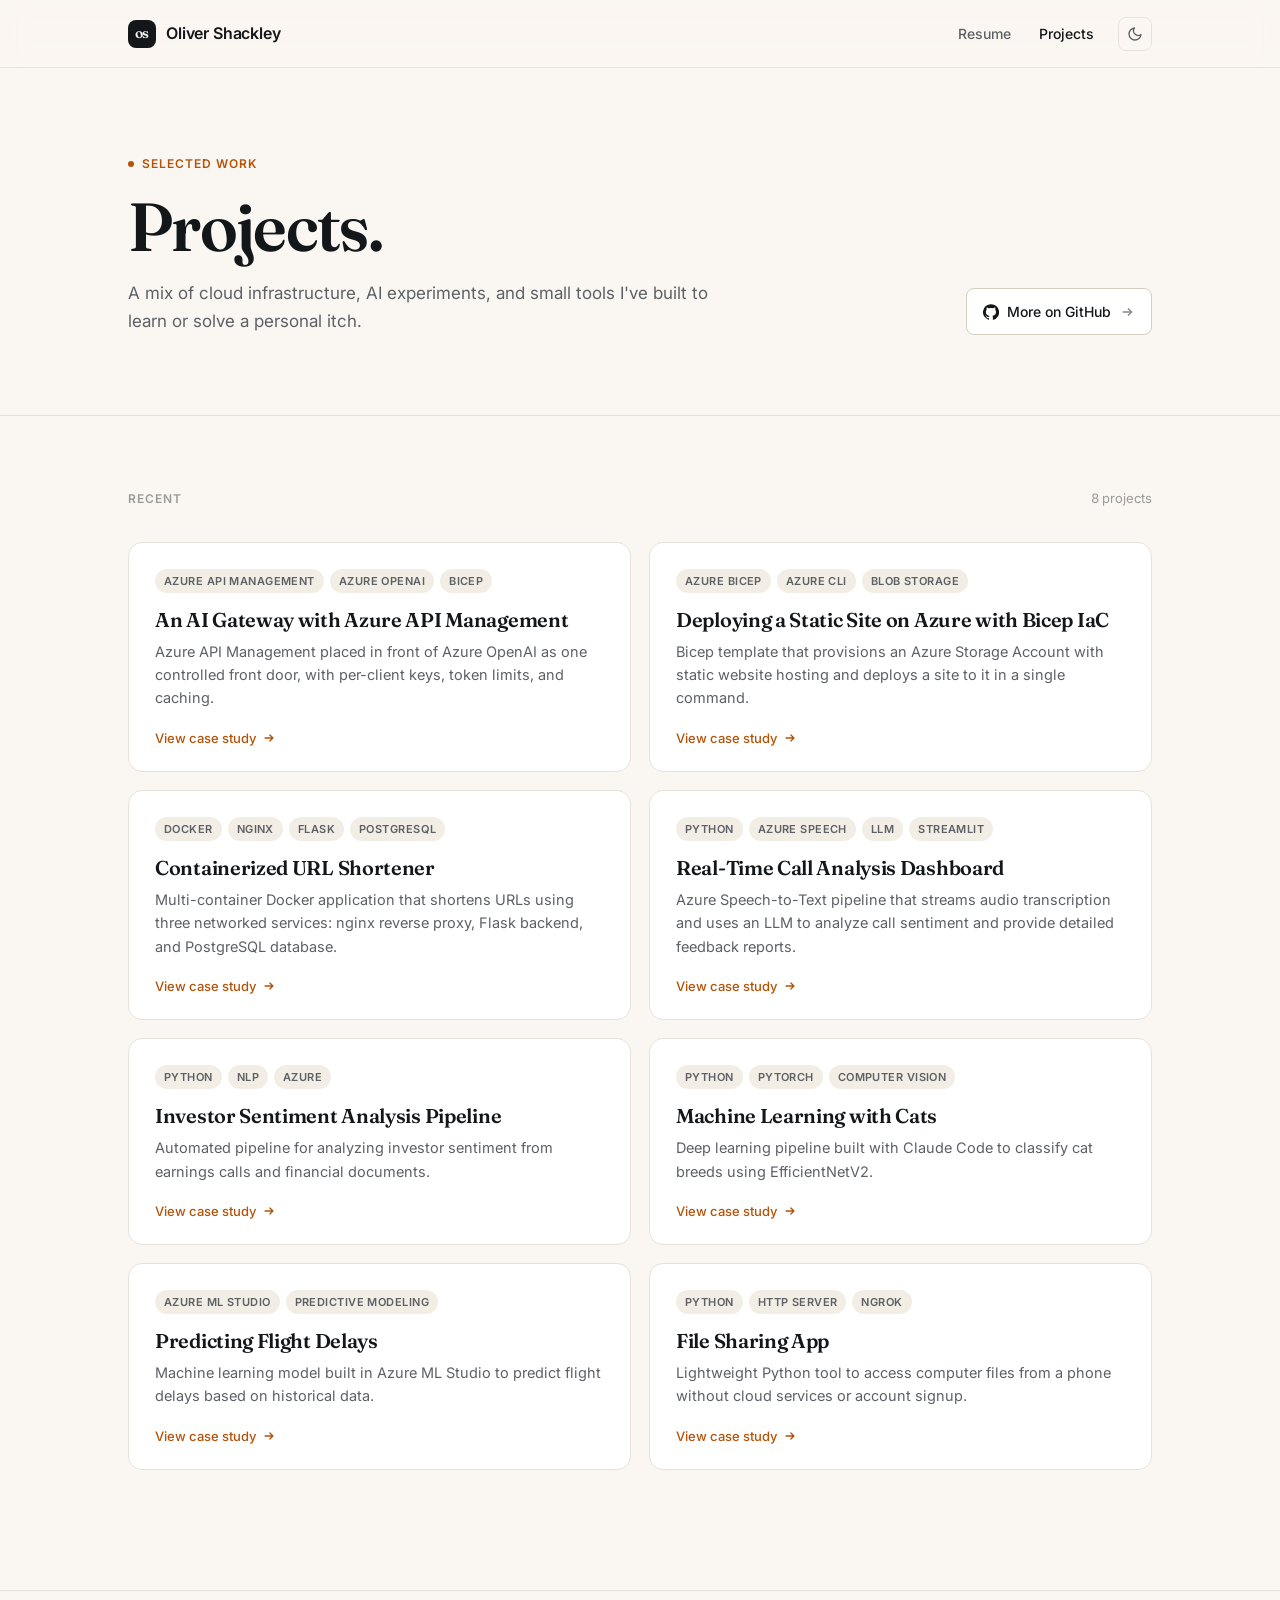
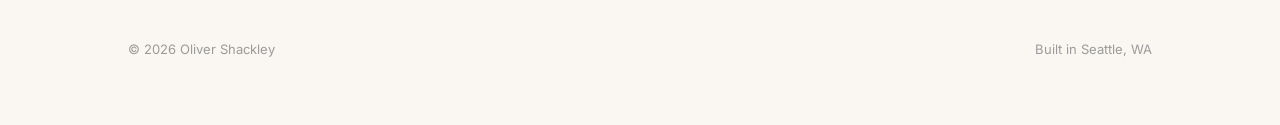
==== commit fefce2fc: "Add new project" ====
--- a/projects/index.html
+++ b/projects/index.html
@@ -51,10 +51,24 @@
             <div class="container">
                 <div class="projects-meta">
                     <div class="section-eyebrow">Recent</div>
-                    <div class="project-count">7 projects</div>
+                    <div class="project-count">8 projects</div>
                 </div>
 
                 <div class="projects-grid">
+                    <a href="apim-gateway.html" class="project-card">
+                        <div class="project-card-tags">
+                            <span class="project-tag">Azure API Management</span>
+                            <span class="project-tag">Azure OpenAI</span>
+                            <span class="project-tag">Bicep</span>
+                        </div>
+                        <h3 class="project-card-title">An AI Gateway with Azure API Management</h3>
+                        <p class="project-card-desc">Azure API Management placed in front of Azure OpenAI as one controlled front door, with per-client keys, token limits, and caching.</p>
+                        <span class="project-card-cta">
+                            View case study
+                            <svg viewBox="0 0 16 16" fill="none" stroke="currentColor" stroke-width="1.5" stroke-linecap="round" stroke-linejoin="round"><path d="M3.5 8h9M9 4.5L12.5 8 9 11.5"/></svg>
+                        </span>
+                    </a>
+
                     <a href="bicep-deployment.html" class="project-card">
                         <div class="project-card-tags">
                             <span class="project-tag">Azure Bicep</span>
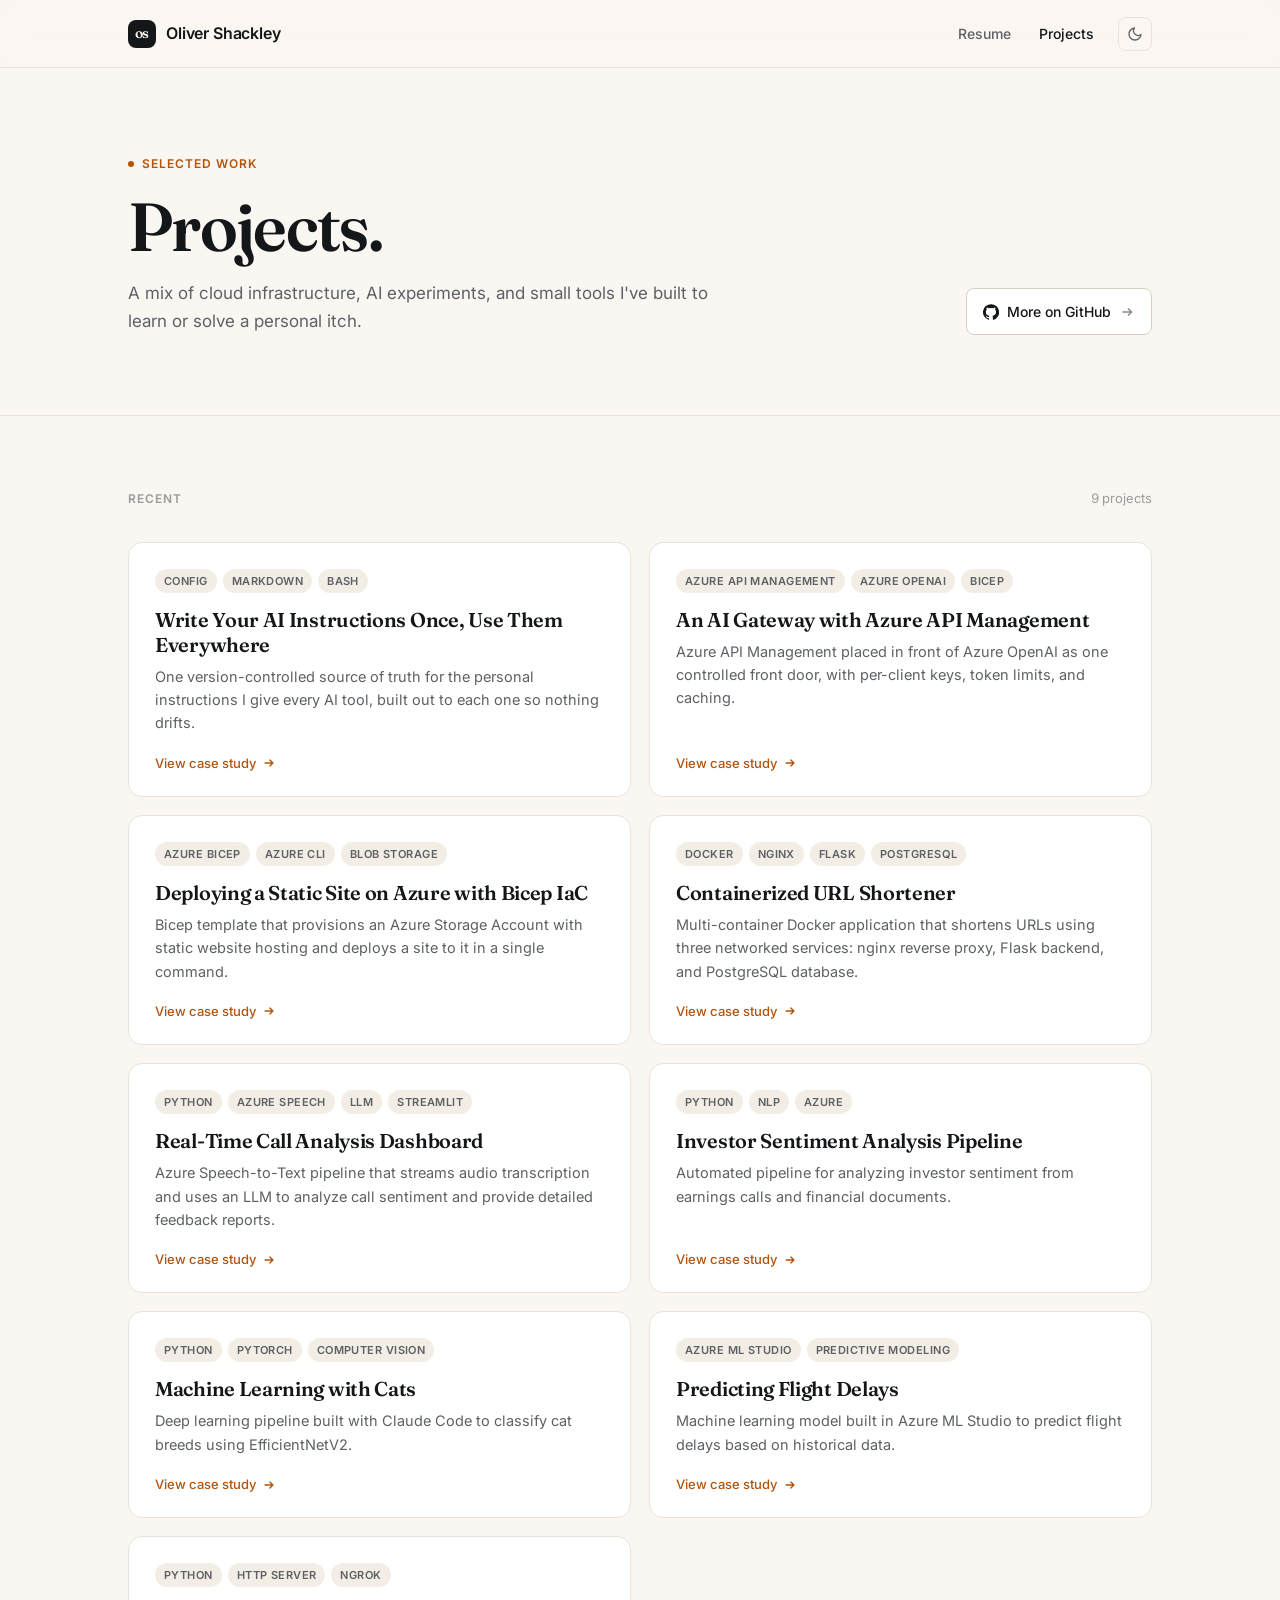
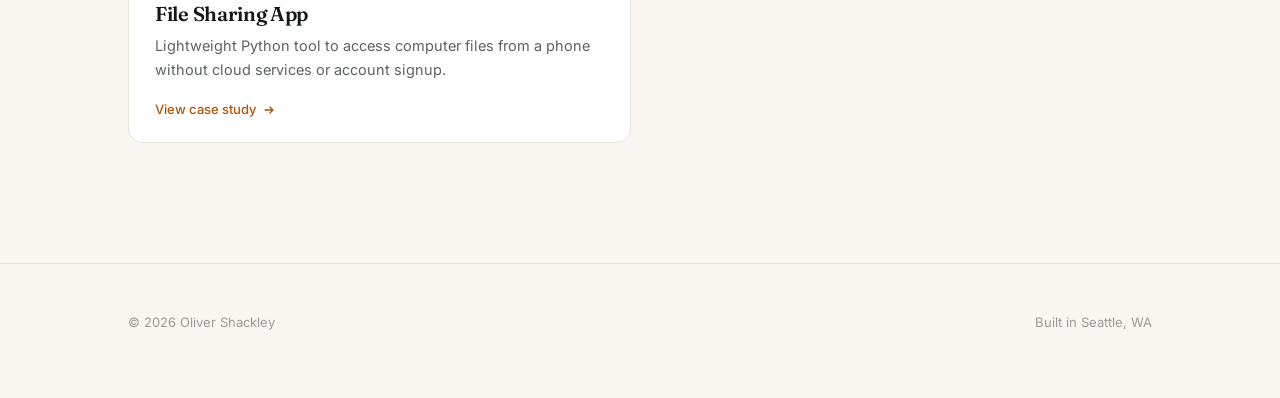
==== commit 03786c67: "Add project page: writing AI instructions once, using them everywhere A config-as-code pipeline for " ====
--- a/projects/index.html
+++ b/projects/index.html
@@ -51,10 +51,24 @@
             <div class="container">
                 <div class="projects-meta">
                     <div class="section-eyebrow">Recent</div>
-                    <div class="project-count">8 projects</div>
+                    <div class="project-count">9 projects</div>
                 </div>
 
                 <div class="projects-grid">
+                    <a href="portable-ai-instructions.html" class="project-card">
+                        <div class="project-card-tags">
+                            <span class="project-tag">Config</span>
+                            <span class="project-tag">Markdown</span>
+                            <span class="project-tag">Bash</span>
+                        </div>
+                        <h3 class="project-card-title">Write Your AI Instructions Once, Use Them Everywhere</h3>
+                        <p class="project-card-desc">One version-controlled source of truth for the personal instructions I give every AI tool, built out to each one so nothing drifts.</p>
+                        <span class="project-card-cta">
+                            View case study
+                            <svg viewBox="0 0 16 16" fill="none" stroke="currentColor" stroke-width="1.5" stroke-linecap="round" stroke-linejoin="round"><path d="M3.5 8h9M9 4.5L12.5 8 9 11.5"/></svg>
+                        </span>
+                    </a>
+
                     <a href="apim-gateway.html" class="project-card">
                         <div class="project-card-tags">
                             <span class="project-tag">Azure API Management</span>
--- a/style.css
+++ b/style.css
@@ -817,6 +817,23 @@
     border-radius: 5px;
     color: var(--text);
 }
+.article-body pre {
+    font-family: var(--font-mono);
+    font-size: 0.85em;
+    line-height: 1.6;
+    padding: 16px 18px;
+    margin: 22px 0;
+    background: var(--surface-2);
+    border: 1px solid var(--border);
+    border-radius: var(--radius-sm);
+    overflow-x: auto;
+}
+.article-body pre code {
+    padding: 0;
+    background: none;
+    border-radius: 0;
+    font-size: inherit;
+}
 .article-body figure {
     margin: 32px 0;
     text-align: center;
@@ -828,6 +845,11 @@
     border-radius: var(--radius-md);
     border: 1px solid var(--border);
     background: var(--surface);
+}
+.article-body figure.screenshot {
+    max-width: 715px;
+    margin-left: auto;
+    margin-right: auto;
 }
 .article-body figcaption {
     font-size: 13px;
